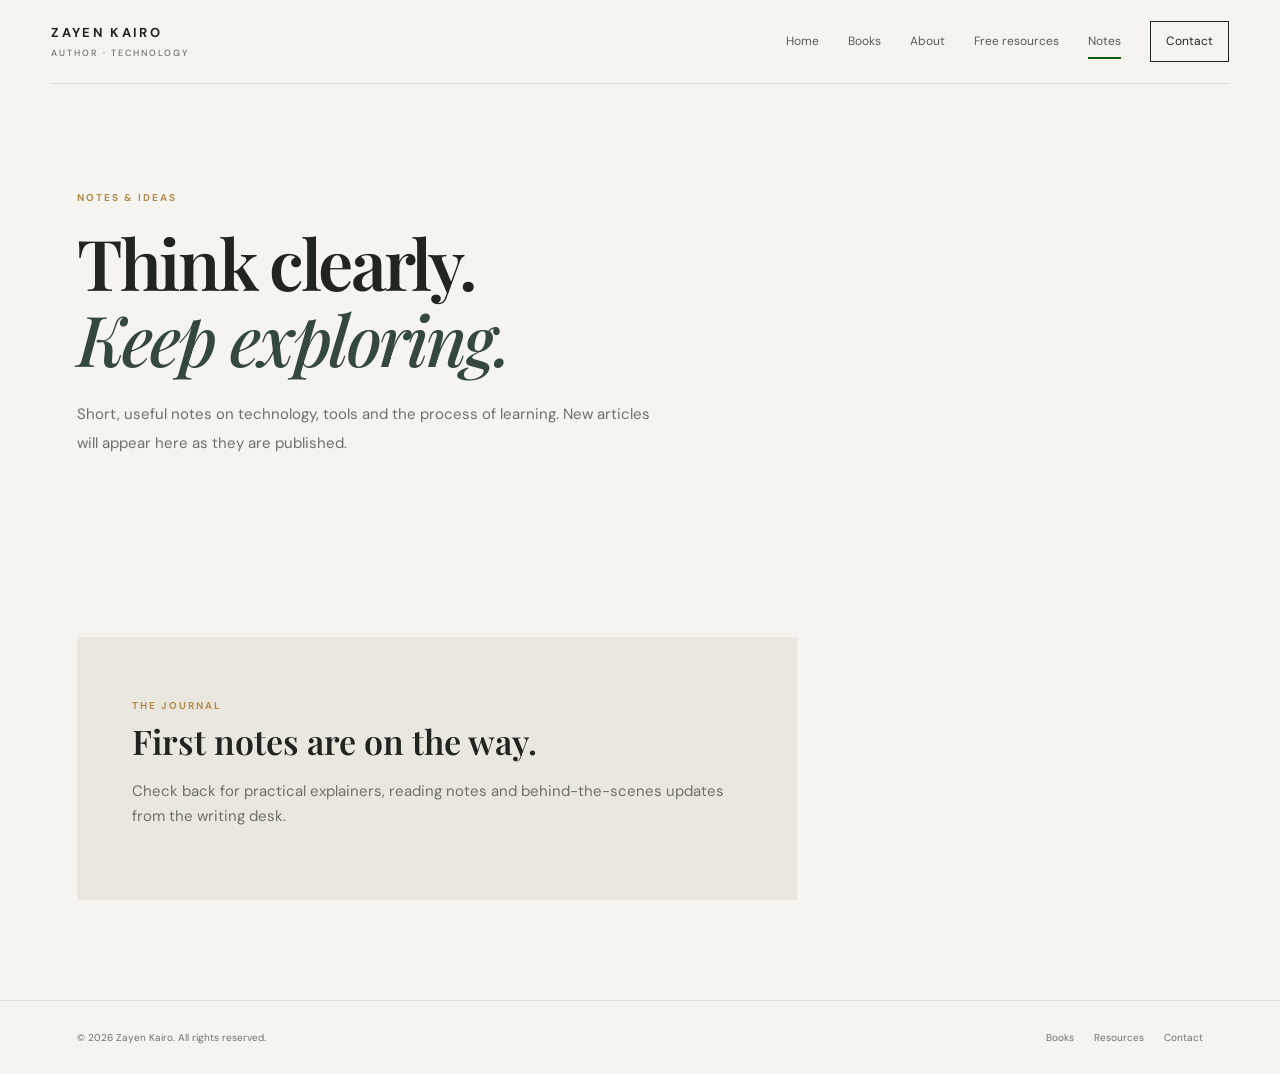
==== blog.html @ c5e2b762 "get set go" ====
<!DOCTYPE html>
<html lang="en"><head><meta charset="UTF-8"><meta name="viewport" content="width=device-width, initial-scale=1.0"><meta name="description" content="Notes and articles on technology, learning and AI by Zayen Kairo."><title>Notes | Zayen Kairo</title><link rel="preconnect" href="https://fonts.googleapis.com"><link rel="preconnect" href="https://fonts.gstatic.com" crossorigin><link href="https://fonts.googleapis.com/css2?family=DM+Sans:wght@400;500;600;700&family=Playfair+Display:wght@500;600;700&display=swap" rel="stylesheet"><link rel="stylesheet" href="css/style.css"></head><body>
<div id="site-header"></div><main><section class="page-hero wrap"><p class="eyebrow">NOTES &amp; IDEAS</p><h1>Think clearly.<br><em>Keep exploring.</em></h1><p>Short, useful notes on technology, tools and the process of learning. New articles will appear here as they are published.</p></section><section class="section wrap"><div class="empty-state"><span class="eyebrow">THE JOURNAL</span><h2>First notes are on the way.</h2><p>Check back for practical explainers, reading notes and behind-the-scenes updates from the writing desk.</p></div></section></main><div id="site-footer"></div><script src="js/main.js"></script></body></html>
---- css/style.css ----
:root{--paper:#f6f4ef;--white:#fffefa;--ink:#20251f;--muted:#6d7169;--line:#deded5;--green:#34483d;--gold:#b18a52;--serif:"Playfair Display",Georgia,serif;--sans:"DM Sans",Arial,sans-serif}
*{box-sizing:border-box}html{scroll-behavior:smooth}body{margin:0;background:var(--paper);color:var(--ink);font-family:var(--sans);font-size:15px;line-height:1.7}a{color:inherit}.wrap{width:min(1160px,88%);margin:auto}.site-header{height:84px;display:flex;align-items:center;justify-content:space-between;border-bottom:1px solid var(--line);width:min(1320px,92%);margin:auto}.brand{text-decoration:none;font-weight:700;letter-spacing:.18em;font-size:13px}.brand small{display:block;font-weight:500;color:var(--muted);letter-spacing:.22em;font-size:9px;margin-top:2px}.nav{display:flex;align-items:center;gap:29px}.nav a{text-decoration:none;font-size:12px;color:#555d54}.nav a:hover,.text-link:hover{color:var(--gold)}.nav .nav-cta{border:1px solid var(--ink);padding:9px 15px;color:var(--ink)}.menu-toggle{display:none;background:none;border:0;font-size:25px;color:var(--ink)}.hero{min-height:610px;display:grid;grid-template-columns:1.08fr .92fr;align-items:center;gap:5%;padding-top:55px;padding-bottom:65px}.eyebrow{font-size:10px;font-weight:700;letter-spacing:.2em;color:var(--gold);margin:0 0 19px}.hero h1,.page-hero h1{font:600 clamp(48px,6vw,78px)/1.08 var(--serif);letter-spacing:-.04em;margin:0 0 24px}.hero h1 em,.page-hero h1 em,.intro-statement em,.promo-grid h2 em,.newsletter-section h2 em{font-weight:500;color:var(--green)}.hero-intro{max-width:510px;color:var(--muted);font-size:16px;line-height:1.9}.hero-actions{display:flex;align-items:center;gap:27px;flex-wrap:wrap;margin-top:32px}.button{display:inline-flex;align-items:center;gap:22px;padding:14px 20px;text-decoration:none;font-size:11px;font-weight:700;letter-spacing:.04em;transition:transform .2s,background .2s}.button:hover{transform:translateY(-2px)}.button-dark{background:var(--green);color:white}.button-dark:hover{background:#25372d}.button-light{background:var(--white);color:var(--ink)}.text-link{text-decoration:none;font-size:12px;font-weight:700;border-bottom:1px solid var(--gold);padding-bottom:4px}.hero-art{min-height:420px;background:#e9e6dc;position:relative;display:flex;align-items:center;justify-content:center;overflow:hidden}.hero-art:before,.hero-art:after{content:"";position:absolute;border:1px solid rgba(52,72,61,.18);border-radius:50%;width:370px;height:370px}.hero-art:after{width:470px;height:470px}.art-note{position:absolute;top:32px;left:32px;font-size:9px;line-height:1.6;letter-spacing:.17em;color:var(--green);z-index:2}.book-stack{position:relative;width:250px;height:300px;z-index:2;filter:drop-shadow(18px 18px 13px rgba(36,42,34,.17))}.mock-book{position:absolute;display:flex;flex-direction:column;justify-content:space-between;padding:25px 23px}.mock-book-front{height:285px;width:205px;left:28px;top:0;background:#34483d;color:#f7f2e8;border-left:9px solid #27372e;transform:rotate(-5deg)}.mock-book-front small{font-size:7px;letter-spacing:.16em}.mock-book-front b{font:600 26px/1.15 var(--serif);letter-spacing:-.03em}.mock-book-front i{font-style:normal;font-size:8px;letter-spacing:.2em}.mock-book-back{height:270px;width:195px;left:67px;top:14px;background:#b18a52;color:#292b25;transform:rotate(8deg);padding:23px}.mock-book-back span{font-size:8px;letter-spacing:.2em}.mock-book-back b{font:600 26px/1.1 var(--serif)}.art-caption{position:absolute;bottom:24px;right:25px;font-size:9px;color:#666;letter-spacing:.04em}.intro-band{background:#e9e7df;padding:58px 0}.intro-grid{display:grid;grid-template-columns:.35fr 1fr;gap:8%}.intro-statement{font:500 clamp(25px,3vw,38px)/1.45 var(--serif);max-width:800px;margin:0;letter-spacing:-.02em}.section{padding-top:100px;padding-bottom:100px}.section-heading{display:flex;justify-content:space-between;align-items:end;margin-bottom:35px}.section-heading h2,.newsletter-section h2,.prose h2,.contact-panel h2{font:600 clamp(32px,4vw,48px)/1.15 var(--serif);margin:0;letter-spacing:-.03em}.book-grid{display:grid;grid-template-columns:repeat(3,1fr);gap:26px}.book-card{background:var(--white);padding:18px;border:1px solid #e8e5dc;min-width:0}.book-cover{height:260px;display:flex;align-items:center;justify-content:center;background:#e8e6de;overflow:hidden}.book-cover img{height:100%;width:100%;object-fit:contain}.book-meta{padding:18px 3px 5px}.book-category,.resource-number{font-size:9px;font-weight:700;letter-spacing:.16em;color:var(--gold)}.book-meta h3{font:600 23px/1.2 var(--serif);margin:9px 0}.book-meta p{font-size:12px;line-height:1.7;color:var(--muted);min-height:42px}.book-link{display:inline-block;margin-top:10px;text-decoration:none;font-size:10px;font-weight:700;letter-spacing:.1em;border-bottom:1px solid var(--gold);padding-bottom:4px}.resource-promo{background:var(--green);color:#f7f5ee;padding:85px 0}.promo-grid{display:grid;grid-template-columns:1fr .8fr;gap:12%;align-items:center}.eyebrow-light{color:#d4b783}.promo-grid h2{font:600 clamp(38px,5vw,60px)/1.1 var(--serif);margin:0}.promo-grid h2 em{color:#d7c7a7}.promo-grid p:not(.eyebrow){color:#d5d9d2;line-height:1.9;font-size:14px;margin-bottom:25px}.newsletter-section{display:grid;grid-template-columns:1fr 1fr;gap:12%;align-items:start}.muted{color:var(--muted)}.newsletter-section .muted{max-width:450px}.form-note{font-size:10px;color:#8a8c83;margin-top:12px}.newsletter-placeholder{display:flex;gap:8px;margin-top:20px}.newsletter-placeholder input{flex:1;min-width:0;padding:14px;border:1px solid var(--line);background:var(--white);font:inherit;font-size:12px}.newsletter-placeholder button{border:0;background:var(--green);color:white;padding:0 18px;font-size:10px;font-weight:700;letter-spacing:.08em}.site-footer{border-top:1px solid var(--line);padding:28px 0}.footer-inner{width:min(1160px,88%);margin:auto;display:flex;justify-content:space-between;align-items:center;gap:20px}.footer-copy{font-size:10px;color:var(--muted)}.footer-links{display:flex;gap:20px}.footer-links a{font-size:10px;color:var(--muted);text-decoration:none}.page-hero{padding-top:105px;padding-bottom:65px}.page-hero h1{font-size:clamp(45px,6vw,70px)}.page-hero>p:last-child{max-width:590px;color:var(--muted);line-height:1.9}.filter-row{display:flex;justify-content:space-between;align-items:center;margin-bottom:27px}.small{font-size:11px}.book-grid-all{grid-template-columns:repeat(3,1fr)}.about-layout{display:grid;grid-template-columns:.7fr 1fr;gap:12%;align-items:center}.about-monogram{height:350px;background:#e7e4da;display:flex;align-items:center;justify-content:center;font:600 130px var(--serif);color:var(--green);position:relative}.about-monogram span{position:absolute;bottom:25px;font:700 9px var(--sans);letter-spacing:.2em;color:var(--gold)}.prose p{color:var(--muted);line-height:2}.resource-grid{display:grid;grid-template-columns:repeat(2,1fr);gap:18px}.resource-card{background:var(--white);border:1px solid #e8e5dc;padding:34px;min-height:230px}.resource-card h2{font:600 27px var(--serif);margin:22px 0 10px}.resource-card p{font-size:13px;color:var(--muted);max-width:400px}.resource-status{display:inline-block;margin-top:15px;font-size:9px;letter-spacing:.15em;font-weight:700;color:var(--gold)}.empty-state{background:#eae7de;padding:55px;max-width:720px}.empty-state h2{font:600 34px var(--serif);margin:0 0 10px}.empty-state p{color:var(--muted)}.contact-panel{display:flex;justify-content:space-between;align-items:center;gap:30px;background:#eae7de;padding:45px;margin-bottom:80px}.contact-panel p{max-width:500px}
@media(max-width:760px){.site-header{height:72px}.menu-toggle{display:block}.nav{display:none;position:absolute;top:72px;left:0;right:0;background:var(--paper);padding:20px 6%;z-index:10;border-bottom:1px solid var(--line);flex-direction:column;align-items:flex-start;gap:17px}.nav.open{display:flex}.nav a{margin:0}.hero{grid-template-columns:1fr;padding-top:70px;gap:45px}.hero-art{min-height:390px}.intro-grid,.promo-grid,.newsletter-section,.about-layout{grid-template-columns:1fr;gap:25px}.section{padding-top:70px;padding-bottom:70px}.book-grid,.book-grid-all{grid-template-columns:repeat(2,minmax(0,1fr));gap:14px}.book-cover{height:210px}.book-card{padding:10px}.book-meta h3{font-size:19px}.book-meta p{font-size:11px}.resource-grid{grid-template-columns:1fr}.page-hero{padding-top:75px}.filter-row{align-items:flex-start;gap:12px;flex-direction:column}.contact-panel{align-items:flex-start;flex-direction:column;padding:28px}.footer-inner{align-items:flex-start;flex-direction:column}.footer-links{flex-wrap:wrap}.about-monogram{height:260px;font-size:100px}}
@media(max-width:420px){.book-grid,.book-grid-all{grid-template-columns:1fr}.book-cover{height:280px}.hero h1{font-size:46px}.hero-actions{align-items:flex-start;flex-direction:column}.newsletter-placeholder{flex-direction:column}.newsletter-placeholder button{padding:14px}}



/* =========================================================
   HOME PAGE — EDITORIAL MOTION SYSTEM
   Stylesheet Structure
========================================================= */


/* =========================================================
   01. GLOBAL DESIGN VARIABLES
========================================================= */

:root {
  --night: #101b17;
  --night-soft: #17251f;
  --cream: #f3f0e7;
  --cream-deep: #e8e4d9;
  --sage: #aeb9a8;
  --accent: #c4a16b;
}


/* =========================================================
   02. HOMEPAGE BASE
========================================================= */

body.home-page {
  background: var(--cream);
  overflow-x: hidden;
}


/* =========================================================
   03. PAGE LOADER
========================================================= */

.page-loader {
  position: fixed;
  inset: 0;
  z-index: 9999;

  display: flex;
  flex-direction: column;
  align-items: center;
  justify-content: center;
  gap: 18px;

  background: var(--night);

  transition:
    opacity 0.7s ease,
    visibility 0.7s ease;
}

.page-loader.is-hidden {
  opacity: 0;
  visibility: hidden;
}

.loader-mark {
  color: var(--cream);
  font: 600 42px var(--serif);
  letter-spacing: 0.12em;

  animation: loaderPulse 1s ease-in-out infinite alternate;
}

.loader-line {
  position: relative;

  width: 90px;
  height: 1px;
  overflow: hidden;

  background: rgba(243, 240, 231, 0.2);
}

.loader-line::after {
  position: absolute;
  inset: 0;

  content: "";
  background: var(--accent);

  transform: translateX(-100%);
  animation: loaderLine 1.1s ease-in-out infinite;
}


/* =========================================================
   04. LOADER ANIMATIONS
========================================================= */

@keyframes loaderPulse {
  to {
    opacity: 0.45;
    transform: scale(0.96);
  }
}

@keyframes loaderLine {
  to {
    transform: translateX(100%);
  }
}


/* =========================================================
   05. AMBIENT BACKGROUND EFFECTS
========================================================= */

.ambient-glow {
  position: absolute;
  z-index: 0;

  border-radius: 50%;
  pointer-events: none;

  filter: blur(80px);
  opacity: 0.16;
}

.ambient-glow-one {
  top: 140px;
  right: -180px;

  width: 420px;
  height: 420px;

  background: #71866f;
}

.ambient-glow-two {
  top: 600px;
  left: -180px;

  width: 300px;
  height: 300px;

  background: #b18a52;
}

/* =========================================
   HOMEPAGE HEADER AND NAVIGATION
   Use the same global navigation as other pages
   ========================================= */

/* Navigation inherits all styles from style.css.
   Do not add homepage-specific header or nav overrides. */


/* =========================================================
   07. HOMEPAGE HERO SECTION
========================================================= */

.home-hero {
  position: relative;

  display: flex;
  align-items: center;

  min-height: 690px;
  overflow: hidden;

  color: var(--cream);
  background: var(--night);
}

.hero-grid-lines {
  position: absolute;
  inset: 0;

  opacity: 0.16;

  background-image:
    linear-gradient(
      rgba(220, 225, 211, 0.12) 1px,
      transparent 1px
    ),
    linear-gradient(
      90deg,
      rgba(220, 225, 211, 0.12) 1px,
      transparent 1px
    );

  background-size: 78px 78px;

  mask-image: linear-gradient(
    90deg,
    black,
    transparent 95%
  );
}

.hero-content {
  position: relative;
  z-index: 2;

  display: grid;
  grid-template-columns: 1.05fr 0.95fr;
  align-items: center;
  gap: 4%;

  padding-top: 45px;
  padding-bottom: 95px;
}


/* =========================================================
   08. HERO EYEBROW AND INDICATORS
========================================================= */

.hero-eyebrow {
  display: flex;
  align-items: center;
  gap: 10px;

  color: #c5ad86;

  opacity: 0;
  animation: riseIn 0.8s 0.25s forwards;
}

.eyebrow-dot,
.label-pulse {
  display: inline-block;

  width: 6px;
  height: 6px;

  background: var(--accent);
  border-radius: 50%;

  box-shadow: 0 0 0 5px rgba(196, 161, 107, 0.13);
}


/* =========================================================
   09. HERO TYPOGRAPHY
========================================================= */

.hero-title {
  display: flex;
  flex-direction: column;

  margin: 0 0 28px;

  font: 500 clamp(55px, 7vw, 94px) / 0.99 var(--serif);
  letter-spacing: -0.055em;
}

.hero-title span {
  display: block;
  overflow: hidden;

  opacity: 0;
  transform: translateY(45px);

  animation: titleRise 0.9s cubic-bezier(0.2, 0.7, 0.2, 1) forwards;
}

.hero-title span:nth-child(2) {
  animation-delay: 0.15s;
}

.hero-title em {
  color: #c7b28f;
  font-weight: 500;
}

.hero-description {
  max-width: 490px;

  color: #b5c0b6;
  font-size: 15px;
  line-height: 1.95;

  opacity: 0;
  animation: riseIn 0.8s 0.55s forwards;
}


/* =========================================================
   10. HERO BUTTONS AND LINKS
========================================================= */

.hero-buttons {
  display: flex;
  align-items: center;
  gap: 28px;

  margin-top: 34px;

  opacity: 0;
  animation: riseIn 0.8s 0.7s forwards;
}

.button-cream {
  color: var(--night);
  background: var(--cream);
}

.button-cream:hover {
  background: white;
}

.button-arrow {
  font-size: 17px;
  transition: transform 0.25s;
}

.button:hover .button-arrow {
  transform: translate(3px, -3px);
}

.hero-secondary-link {
  padding-bottom: 7px;

  color: #d3d9d0;
  font-size: 11px;
  text-decoration: none;

  border-bottom: 1px solid rgba(211, 217, 208, 0.45);
}

.hero-secondary-link span {
  margin-left: 9px;
  color: var(--accent);
}

.hero-proof {
  display: flex;
  align-items: center;
  gap: 12px;

  margin-top: 58px;

  color: #89978c;
  font-size: 9px;
  letter-spacing: 0.06em;

  opacity: 0;
  animation: riseIn 0.8s 0.9s forwards;
}

.proof-line {
  width: 35px;
  height: 1px;

  background: var(--accent);
}


/* =========================================================
   11. HERO VISUAL COMPOSITION
========================================================= */

.hero-visual {
  position: relative;

  display: flex;
  align-items: center;
  justify-content: center;

  height: 500px;

  opacity: 0;
  animation: visualAppear 1.2s 0.35s forwards;
}


/* Orbital Elements */

.visual-orbit {
  position: absolute;

  aspect-ratio: 1;

  border: 1px solid rgba(204, 193, 163, 0.19);
  border-radius: 50%;
}

.orbit-one {
  width: 390px;
  animation: orbitSpin 45s linear infinite;
}

.orbit-two {
  width: 480px;

  border-style: dashed;
  opacity: 0.55;

  animation: orbitSpin 70s linear infinite reverse;
}


/* Visual Markers */

.visual-cross {
  position: absolute;

  width: 7px;
  height: 7px;

  background: var(--accent);
  border-radius: 50%;

  box-shadow: 0 0 20px rgba(196, 161, 107, 0.6);
}

.cross-one {
  top: 16%;
  right: 18%;
}

.cross-two {
  bottom: 18%;
  left: 13%;

  width: 4px;
  height: 4px;

  background: #d5dccc;
}


/* Floating Labels */

.floating-label {
  position: absolute;
  z-index: 4;

  color: #9ca99c;
  font-size: 8px;
  line-height: 1.7;
  letter-spacing: 0.18em;
}

.label-top {
  top: 10%;
  left: 4%;
}

.label-bottom {
  right: 2%;
  bottom: 9%;

  display: flex;
  align-items: center;
  gap: 10px;
}


/* =========================================================
   12. THREE-DIMENSIONAL BOOK COMPOSITION
========================================================= */

.hero-book-scene {
  position: relative;

  width: 300px;
  height: 360px;

  perspective: 1000px;
  transform: rotate(-4deg);

  animation: bookFloat 6s ease-in-out infinite;
}

.hero-book {
  position: absolute;
  top: 22px;

  display: flex;
  flex-direction: column;
  justify-content: space-between;

  height: 310px;
  padding: 25px;

  box-shadow: 18px 25px 45px rgba(0, 0, 0, 0.25);
}

.hero-book-front {
  left: 25px;

  width: 225px;

  color: #25362e;
  background: linear-gradient(145deg, #d6c8a9, #b8a580);

  transform: rotateY(-12deg) rotateZ(-1deg);
  transform-origin: left center;

  border-left: 10px solid #9d8d6d;
}

.hero-book-back {
  left: 68px;

  width: 220px;

  color: #e6e2d6;
  background: #526558;

  transform: rotateY(12deg) rotateZ(4deg);

  border-left: 9px solid #35493e;
}


/* Book Cover Typography */

.book-small {
  font-size: 7px;
  letter-spacing: 0.2em;
}

.front-title {
  font: 600 37px / 0.98 var(--serif);
  letter-spacing: -0.04em;
}

.front-title i {
  color: #657467;
  font-size: 23px;
  font-weight: 500;
}

.front-rule {
  width: 35px;
  height: 1px;

  background: #7f806c;
}

.book-author {
  font-size: 8px;
  letter-spacing: 0.22em;
}

.back-symbol {
  color: #d4c6a7;
  font: 100px var(--serif);
  text-align: center;
}


/* Book Shadow */

.book-shadow {
  position: absolute;
  bottom: 5px;
  left: 25px;

  width: 260px;
  height: 30px;

  background: #000;
  border-radius: 50%;

  filter: blur(22px);
  opacity: 0.45;

  transform: rotate(3deg);
}


/* Visual Index */

.visual-index {
  position: absolute;
  top: 48%;
  right: 4%;

  color: #d7c8aa;
  font-size: 10px;
  letter-spacing: 0.12em;
}

.visual-index span {
  margin: 0 5px;
  color: #64766a;
}


/* Scroll Indicator */

.scroll-cue {
  position: absolute;
  bottom: 25px;
  left: 6%;

  display: flex;
  align-items: center;
  gap: 12px;

  color: #89978c;
  font-size: 8px;
  letter-spacing: 0.2em;
  text-decoration: none;
}

.scroll-cue-line {
  width: 1px;
  height: 28px;

  background: var(--accent);
  transform-origin: top;

  animation: scrollLine 1.7s ease-in-out infinite;
}


/* =========================================================
   13. HERO ANIMATION KEYFRAMES
========================================================= */

@keyframes riseIn {
  to {
    opacity: 1;
    transform: none;
  }
}

@keyframes titleRise {
  to {
    opacity: 1;
    transform: translateY(0);
  }
}

@keyframes visualAppear {
  to {
    opacity: 1;
  }
}

@keyframes orbitSpin {
  to {
    transform: rotate(360deg);
  }
}

@keyframes bookFloat {
  0%,
  100% {
    transform: translateY(0) rotate(-4deg);
  }

  50% {
    transform: translateY(-13px) rotate(-2deg);
  }
}

@keyframes scrollLine {
  0%,
  100% {
    transform: scaleY(0.45);
    opacity: 0.45;
  }

  50% {
    transform: scaleY(1);
    opacity: 1;
  }
}


/* =========================================================
   14. EDITORIAL TICKER
========================================================= */

.ticker {
  overflow: hidden;
  padding: 13px 0;

  color: #17251f;
  background: #c4a16b;

  white-space: nowrap;
}

.ticker-track {
  display: flex;
  align-items: center;
  justify-content: space-around;
  gap: 34px;

  width: max-content;
  min-width: 200%;

  animation: tickerMove 34s linear infinite;
}

.ticker span {
  font-size: 9px;
  font-weight: 700;
  letter-spacing: 0.2em;
}

.ticker b {
  font-size: 13px;
  font-weight: 400;
}

@keyframes tickerMove {
  to {
    transform: translateX(-50%);
  }
}


/* =========================================================
   15. INTRODUCTION SECTION
========================================================= */

.section-dark {
  color: var(--cream);
  background: var(--night-soft);
}

.home-intro {
  padding: 130px 0 140px;
}

.intro-home-grid {
  display: grid;
  grid-template-columns: 0.4fr 1.2fr 0.55fr;
  align-items: start;
  gap: 7%;
}


/* Section Labels */

.section-kicker {
  display: flex;
  align-items: center;
  gap: 13px;

  color: #9a8a6b;
  font-size: 9px;
  font-weight: 700;
  letter-spacing: 0.18em;
}

.section-kicker span:first-child {
  color: var(--accent);
}


/* Shared Section Headings */

.intro-home-copy h2,
.books-heading h2,
.resource-feature-copy h2,
.newsletter-home-copy h2,
.closing-inner h2 {
  margin: 0 0 24px;

  font: 500 clamp(40px, 5vw, 64px) / 1.12 var(--serif);
  letter-spacing: -0.04em;
}

.intro-home-copy h2 em,
.books-heading h2 em,
.resource-feature-copy h2 em,
.newsletter-home-copy h2 em,
.closing-inner h2 em {
  color: #b99c70;
  font-weight: 500;
}


/* Introduction Text */

.intro-home-copy p,
.resource-feature-copy > p,
.newsletter-home-copy > p:not(.eyebrow) {
  max-width: 570px;

  color: #aeb8ad;
  font-size: 13px;
  line-height: 2;
}


/* Editorial Text Link */

.line-link {
  display: inline-flex;
  align-items: center;
  gap: 25px;

  margin-top: 22px;
  padding: 0 0 9px;

  color: #d7c8aa;
  font-size: 9px;
  font-weight: 700;
  letter-spacing: 0.12em;
  text-decoration: none;

  border-bottom: 1px solid rgba(196, 161, 107, 0.5);
}

.line-link span {
  font-size: 15px;
}


/* Introduction Side Note */

.intro-side-note {
  margin-top: 70px;
  padding: 5px 0 5px 25px;

  border-left: 1px solid rgba(196, 161, 107, 0.35);
}

.note-symbol {
  color: var(--accent);
  font: 60px / 0.6 var(--serif);
}

.intro-side-note p {
  color: #d5d8cf;
  font: italic 19px / 1.5 var(--serif);
}

.note-signature {
  color: #8f9a8e;
  font-size: 8px;
  letter-spacing: 0.2em;
}


/* =========================================================
   16. BOOK LIBRARY SECTION
========================================================= */

.section-light {
  color: var(--night);
  background: var(--cream);
}

.home-books {
  padding: 110px 0 125px;
}

.section-topline {
  display: flex;
  align-items: center;
  justify-content: space-between;
}

.dark-link {
  color: var(--green);
}


/* Books Section Heading */

.books-heading {
  display: flex;
  align-items: end;
  justify-content: space-between;
  gap: 30px;

  margin: 42px 0 50px;
}

.books-heading h2 {
  margin: 0;
}

.books-heading h2 em,
.newsletter-home-copy h2 em {
  color: #667b68;
}

.books-heading > p {
  max-width: 360px;
  margin: 0 0 5px;

  color: #6e756d;
  font-size: 12px;
  line-height: 1.9;
}


/* Book Grid */

.home-book-grid {
  display: grid;
  grid-template-columns: repeat(3, 1fr);
  gap: 22px;
}


/* Book Cards */

.home-book-grid .book-card {
  padding: 15px;

  background: #eeece4;
  border: 1px solid #dfddd3;

  transition:
    transform 0.45s cubic-bezier(0.2, 0.7, 0.2, 1),
    box-shadow 0.45s;
}

.home-book-grid .book-card:hover {
  transform: translateY(-9px);
  box-shadow: 0 22px 35px rgba(31, 43, 34, 0.09);
}


/* Book Covers */

.home-book-grid .book-cover {
  height: 285px;
  overflow: hidden;

  background: #e5e1d6;
}

.home-book-grid .book-cover img {
  transition: transform 0.6s;
}

.home-book-grid .book-card:hover .book-cover img {
  transform: scale(1.04);
}


/* Book Details */

.home-book-grid .book-meta {
  padding: 17px 5px 7px;
}

.home-book-grid .book-meta h3 {
  color: #25372d;
  font: 600 21px var(--serif);
}

.home-book-grid .book-meta p {
  min-height: 42px;
}

.home-book-grid .book-link {
  color: #34483d;
}


/* =========================================================
   17. RESOURCE FEATURE SECTION
========================================================= */

.resource-feature {
  position: relative;

  overflow: hidden;
  padding: 110px 0;

  color: var(--cream);
  background: #34483d;
}

.resource-feature-pattern {
  position: absolute;
  inset: 0;

  opacity: 0.12;

  background-image: radial-gradient(
    #d8d2bf 1px,
    transparent 1px
  );

  background-size: 22px 22px;

  mask-image: linear-gradient(
    90deg,
    black,
    transparent
  );
}

.resource-feature-grid {
  position: relative;

  display: grid;
  grid-template-columns: 1fr 1fr;
  align-items: center;
  gap: 12%;
}


/* Resource Artwork */

.resource-art {
  position: relative;

  display: flex;
  align-items: center;
  justify-content: center;

  height: 380px;
}

.resource-sheet {
  position: absolute;

  display: flex;
  flex-direction: column;
  justify-content: space-between;

  width: 230px;
  height: 300px;
  padding: 24px;

  box-shadow: 20px 25px 35px rgba(0, 0, 0, 0.2);
}

.sheet-back {
  color: #34483d;
  background: #c5b38e;

  transform: rotate(9deg) translate(25px, 4px);
}

.sheet-front {
  color: #34483d;
  background: #e9e4d7;

  transform: rotate(-7deg) translate(-15px, -5px);

  border-left: 7px solid #b2a37f;
}


/* Resource Sheet Typography */

.resource-sheet > span {
  font-size: 7px;
  letter-spacing: 0.2em;
}

.resource-sheet strong {
  font: 600 43px / 0.98 var(--serif);
  letter-spacing: -0.04em;
}

.resource-sheet i {
  font-size: 7px;
  font-style: normal;
  letter-spacing: 0.15em;
}

.sheet-lines {
  height: 120px;

  background: repeating-linear-gradient(
    to bottom,
    transparent 0 17px,
    rgba(52, 72, 61, 0.25) 18px 19px
  );
}


/* Resource Stamp */

.resource-stamp {
  position: absolute;
  right: 6%;
  bottom: 12%;

  padding: 9px 12px;

  color: #dfc99e;
  font-size: 9px;
  letter-spacing: 0.15em;

  border: 1px solid rgba(223, 201, 158, 0.55);

  transform: rotate(5deg);
}


/* Resource Text */

.light-kicker {
  color: #d5c5a4;
}

.resource-feature-copy h2 {
  font-size: clamp(48px, 6vw, 72px);
}

.resource-feature-copy h2 em {
  color: #d2bd94;
}

.resource-feature-copy > p {
  max-width: 440px;
  margin-bottom: 28px;

  color: #d0d8cf;
}


/* =========================================================
   18. NEWSLETTER SECTION
========================================================= */

.newsletter-home {
  padding: 120px 0;
}

.newsletter-home-grid {
  display: grid;
  grid-template-columns: 0.45fr 1fr 0.6fr;
  align-items: center;
  gap: 7%;
}

.newsletter-home-copy h2 {
  font-size: clamp(40px, 4.5vw, 59px);
}

.newsletter-home-copy > p:not(.eyebrow) {
  max-width: 500px;
  color: #6e756d;
}


/* Newsletter Status */

.newsletter-coming-soon {
  display: inline-block;

  margin-top: 18px;
  padding: 13px 0;

  color: #718071;
  font-size: 9px;
  font-weight: 700;
  letter-spacing: 0.15em;

  border-bottom: 1px solid #b7b6a9;
}

.newsletter-privacy {
  display: block;

  margin-top: 12px;

  color: #96988d;
  font-size: 9px;
}


/* =========================================================
   19. NEWSLETTER ORBIT GRAPHIC
========================================================= */

.newsletter-orbit {
  position: relative;

  display: flex;
  align-items: center;
  justify-content: center;
  gap: 9px;

  width: 210px;
  height: 210px;

  color: #667b68;
  font-size: 8px;
  letter-spacing: 0.14em;

  border: 1px solid #d2d0c5;
  border-radius: 50%;

  animation: orbitSpin 35s linear infinite;
}

.newsletter-orbit::before,
.newsletter-orbit::after {
  position: absolute;
  inset: 17px;

  content: "";

  border: 1px dashed #d2d0c5;
  border-radius: 50%;
}

.newsletter-orbit::after {
  inset: -12px;
  border-color: #e1ded4;
}

.newsletter-orbit i {
  color: var(--accent);
  font-style: normal;
}

.orbit-center {
  position: absolute;

  display: grid;
  place-items: center;

  width: 65px;
  height: 65px;

  color: #eee8d9;
  background: #34483d;

  border-radius: 50%;

  font: 20px var(--serif);
  letter-spacing: 0.08em;

  animation: orbitSpin 35s linear infinite reverse;
}


/* =========================================================
   20. CLOSING CALL TO ACTION
========================================================= */

.closing-note {
  padding: 100px 0 110px;

  background: #e6e3d9;
  text-align: center;
}

.closing-inner .eyebrow {
  margin-bottom: 20px;
}

.closing-inner h2 {
  margin-bottom: 30px;
  font-size: clamp(42px, 5vw, 65px);
}

.closing-inner h2 em {
  color: #667b68;
}

.button-dark {
  color: #fff;
  background: #34483d;
}

.closing-inner .button {
  margin: auto;
}


/* =========================================================
   21. SCROLL REVEAL EFFECTS
========================================================= */

.reveal {
  opacity: 0;
  transform: translateY(28px);

  transition:
    opacity 0.8s ease,
    transform 0.8s cubic-bezier(0.2, 0.7, 0.2, 1);
}

.reveal.is-visible {
  opacity: 1;
  transform: translateY(0);
}


/* =========================================================
   22. HOMEPAGE FOOTER
========================================================= */

.home-page .site-footer {
  color: #b8c1b6;
  background: var(--night);

  border-color: rgba(243, 240, 231, 0.13);
}

.home-page .footer-copy,
.home-page .footer-links a {
  color: #9eaa9f;
}


/* =========================================================
   23. ABOUT PAGE STYLES
   Loaded after css/style.css.
   These rules only add or override About page presentation
   without replacing global styles.
========================================================= */


.about-page {
    overflow-x: hidden;
}

.about-hero {
    padding-top: 90px;
    padding-bottom: 65px;
}

/* Author profile layout */
.about-profile {
    display: grid;
    grid-template-columns: minmax(0, 0.85fr) minmax(0, 1.15fr);
    gap: clamp(42px, 7vw, 95px);
    align-items: center;
    padding-top: 65px;
    padding-bottom: 120px;
}

/* Author photograph */
.author-photo-column {
    position: relative;
    width: 100%;
    max-width: 410px;
    margin: 0 auto;
}

.author-photo-frame {
    position: relative;
    overflow: hidden;
    aspect-ratio: 4 / 5;
    background: #e4e1d6;
    border: 1px solid #d5d1c4;
}

.author-photo {
    display: block;
    width: 100%;
    height: 100%;
    object-fit: cover;
    object-position: center 30%;
    transition: transform 1s cubic-bezier(.2, .7, .2, 1);
}

.author-photo-frame:hover .author-photo {
    transform: scale(1.045);
}

.author-photo-caption {
    display: flex;
    justify-content: space-between;
    gap: 12px;
    margin-top: 16px;
    color: #778074;
    font-size: 8px;
    letter-spacing: .15em;
}

.author-photo-number {
    color: #a28a63;
    white-space: nowrap;
}

.author-side-decoration {
    position: absolute;
    top: -14px;
    right: -14px;
    width: 75px;
    height: 75px;
    border-top: 1px solid #b69c70;
    border-right: 1px solid #b69c70;
    pointer-events: none;
}

/* Biography */
.author-biography h2 {
    margin-bottom: 28px;
    color: #26392e;
    font-family: "Playfair Display", Georgia, serif;
    font-size: clamp(38px, 4vw, 56px);
    font-weight: 500;
    line-height: 1.15;
}

.author-biography h2 em {
    color: #758b73;
    font-weight: 500;
}

.author-biography p:not(.eyebrow) {
    margin-bottom: 18px;
    color: #69736a;
    font-size: 13px;
    line-height: 2;
}

.author-signature {
    display: flex;
    align-items: center;
    gap: 14px;
    margin-top: 35px;
    color: #526b58;
    font-size: 9px;
    font-weight: 700;
    letter-spacing: .2em;
}

.signature-line {
    width: 35px;
    height: 1px;
    background: #b69c70;
}

/* Philosophy statement */
.author-philosophy {
    padding: 100px 20px;
    background: #34483d;
    color: #f3f0e7;
    text-align: center;
}

.philosophy-inner h2 {
    margin: 25px 0;
    font-family: "Playfair Display", Georgia, serif;
    font-size: clamp(36px, 5vw, 62px);
    font-weight: 500;
    line-height: 1.2;
}

.philosophy-inner h2 em {
    color: #d1b78d;
}

.philosophy-inner > p:last-child {
    color: #c4cec3;
    font-size: 12px;
    letter-spacing: .08em;
}

/* Areas of interest */
.author-expertise {
    padding-top: 110px;
    padding-bottom: 120px;
}

.author-expertise > h2 {
    margin: 30px 0 45px;
    color: #26392e;
    font-family: "Playfair Display", Georgia, serif;
    font-size: clamp(38px, 4vw, 48px);
    font-weight: 500;
}

.author-expertise > h2 em {
    color: #758b73;
}

.expertise-grid {
    display: grid;
    grid-template-columns: repeat(4, minmax(0, 1fr));
    border-top: 1px solid #d9d6ca;
    border-bottom: 1px solid #d9d6ca;
}

.expertise-item {
    padding: 28px 20px;
    border-right: 1px solid #d9d6ca;
    transition: background .35s ease, transform .35s ease;
}

.expertise-item:first-child {
    padding-left: 0;
}

.expertise-item:last-child {
    border-right: 0;
}

.expertise-item:hover {
    background: #ebe8dd;
    transform: translateY(-4px);
}

.expertise-item > span {
    color: #a58c64;
    font-size: 9px;
    letter-spacing: .15em;
}

.expertise-item h3 {
    margin: 20px 0 12px;
    color: #34483d;
    font-family: "Playfair Display", Georgia, serif;
    font-size: 20px;
    font-weight: 500;
}

.expertise-item p {
    color: #737b71;
    font-size: 11px;
    line-height: 1.9;
}


/* ==========================================
   HOMEPAGE AUTHOR HERO
   Minimal editorial portrait layout
========================================== */

.author-hero {
  position: relative;
  overflow: hidden;
  padding: 48px 0 58px;
  background: var(--paper);
  text-align: center;
}

.author-hero-inner {
  display: flex;
  flex-direction: column;
  align-items: center;
}

/* AUTHOR NAME */

.author-heading {
  position: relative;
  z-index: 2;
}

.author-heading .eyebrow {
  margin-bottom: 12px;
}

.author-heading h1 {
  margin: 0;
  color: var(--ink);
  font-family: var(--sans);
  font-size: clamp(34px, 4vw, 48px);
  font-weight: 700;
  letter-spacing: .045em;
  line-height: 1.15;
}


/* CIRCULAR PORTRAIT */

.author-portrait {
  position: relative;
  isolation: isolate;

  width: clamp(280px, 38vw, 450px);
  aspect-ratio: 1 / 1;

  margin: 30px auto 35px;
  overflow: hidden;
  border-radius: 50%;

  background: #e9eee6;

  box-shadow:
    0 18px 55px rgba(32, 59, 45, .07),
    inset 0 0 0 1px rgba(32, 59, 45, .05);
}

.portrait-background {
  position: absolute;
  z-index: -1;
  inset: 0;
  border-radius: 50%;

  background:
    radial-gradient(
      circle at 50% 42%,
      #f8faf5 0%,
      #edf1e9 58%,
      #e3e9df 100%
    );
}

.author-portrait img {
  display: block;
  width: 100%;
  height: 100%;

  object-fit: cover;
  object-position: center 25%;

  border-radius: 50%;
}

.portrait-ring {
  position: absolute;
  inset: 0;
  z-index: 2;

  border: 1px solid rgba(32, 59, 45, .10);
  border-radius: 50%;

  pointer-events: none;
}


/* INTRODUCTION */

.author-introduction {
  width: min(680px, 100%);
  margin: 0 auto;
  padding: 0 15px;
}

.author-intro-label {
  margin: 0 0 14px;

  color: var(--gold);
  font-size: 9px;
  font-weight: 700;
  letter-spacing: .19em;
}

.author-introduction h2 {
  max-width: 650px;
  margin: 0 auto;

  color: var(--ink);
  font-family: var(--serif);
  font-size: clamp(32px, 4vw, 47px);
  font-weight: 500;
  line-height: 1.2;
  letter-spacing: -.045em;
}

.author-introduction h2 em {
  color: var(--green);
  font-weight: 500;
}

.author-description {
  max-width: 550px;
  margin: 18px auto 0;

  color: var(--muted);
  font-size: 13px;
  line-height: 1.9;
}


/* HERO ACTIONS */

.author-hero-actions {
  display: flex;
  justify-content: center;
  align-items: center;
  flex-wrap: wrap;
  gap: 22px;

  margin-top: 27px;
}

.author-hero-actions .button {
  min-height: 45px;
}

.author-signature {
  margin: 27px 0 0;

  color: var(--muted);
  font-size: 10px;
  letter-spacing: .04em;
}


/* TABLET */

@media (max-width: 800px) {

  .author-hero {
    padding: 40px 0 48px;
  }

  .author-portrait {
    width: clamp(260px, 52vw, 360px);
    margin-top: 27px;
    margin-bottom: 28px;
  }

}


/* MOBILE */

@media (max-width: 520px) {

  .author-hero {
    padding: 32px 0 40px;
  }

  .author-heading .eyebrow {
    font-size: 8px;
    letter-spacing: .13em;
  }

  .author-heading h1 {
    font-size: 31px;
  }

  .author-portrait {
    width: min(76vw, 310px);
    margin: 25px auto;
  }

  .author-introduction {
    padding: 0 5px;
  }

  .author-introduction h2 {
    font-size: 34px;
  }

  .author-description {
    font-size: 12px;
    line-height: 1.85;
  }

  .author-hero-actions {
    flex-direction: column;
    gap: 17px;
  }

  .author-signature {
    font-size: 9px;
    line-height: 1.7;
  }

}

/* ACCESSIBILITY */

@media (prefers-reduced-motion: reduce) {

  .author-portrait,
  .author-portrait img {
    transition: none;
  }

}


/* Tablet */
@media (max-width: 850px) {
    .about-profile {
        grid-template-columns: minmax(0, .9fr) minmax(0, 1.1fr);
        gap: 45px;
    }

    .expertise-grid {
        grid-template-columns: repeat(2, minmax(0, 1fr));
    }

    .expertise-item:nth-child(2) {
        border-right: 0;
    }

    .expertise-item:nth-child(3),
    .expertise-item:nth-child(4) {
        border-top: 1px solid #0e600c;
    }

    .expertise-item:nth-child(3) {
        padding-left: 0;
    }
}

/* Mobile */
@media (max-width: 600px) {
    .about-hero {
        padding-top: 65px;
    }

    .about-profile {
        grid-template-columns: 1fr;
        gap: 55px;
        padding-top: 30px;
        padding-bottom: 80px;
    }

    .author-photo-column {
        max-width: 360px;
    }

    .author-biography h2 {
        font-size: 40px;
    }

    .author-philosophy {
        padding: 75px 20px;
    }

    .author-expertise {
        padding-top: 80px;
        padding-bottom: 80px;
    }

    .expertise-grid {
        grid-template-columns: 1fr;
    }

    .expertise-item,
    .expertise-item:first-child,
    .expertise-item:nth-child(3) {
        padding: 25px 5px;
        border-top: 0;
        border-right: 0;
        border-bottom: 1px solid #0e600c;
    }

    .expertise-item:last-child {
        border-bottom: 0;
    }
}

/* =================================
   ANIMATED NAVIGATION UNDERLINE
================================= */

#site-header nav a {
    position: relative;
    text-decoration: none;
}

#site-header nav a::after {
    content: "";
    position: absolute;
    left: 0;
    bottom: -7px;
    width: 100%;
    height: 2px;
    background: #0e600c;

    transform: scaleX(0);
    transform-origin: left;
    transition: transform 0.35s ease;
}

/* Hover Effect */

#site-header nav a:hover::after {
    transform: scaleX(1);
}

/* Active Page */

#site-header nav a.is-active::after {
    transform: scaleX(1);
}

/* Respect visitors who prefer reduced motion */
@media (prefers-reduced-motion: reduce) {
    .author-photo,
    .expertise-item {
        transition: none;
    }

    .expertise-item:hover {
        transform: none;
    }
}

@media(max-width:850px){.hero-content{grid-template-columns:1fr .8fr;gap:1%}.hero-visual{transform:scale(.86);margin-left:-25px}.hero-title{font-size:clamp(54px,7vw,75px)}.intro-home-grid{grid-template-columns:.35fr 1fr}.intro-side-note{grid-column:2;margin-top:15px;max-width:300px}.newsletter-home-grid{grid-template-columns:.3fr 1fr}.newsletter-orbit{display:none}}
@media(max-width:650px){.home-page .site-header {
  height: 75px;
  padding: 0 6%;
}

.home-page .nav {
  top: 75px;
  background: #14211b;
  border-color: rgba(243,240,231,.15);
}

.home-page .nav a {
  color: #d7ded4;
}
.home-hero{min-height:auto}.hero-content{grid-template-columns:1fr;padding-top:70px;padding-bottom:75px}.hero-title{font-size:clamp(57px,14vw,78px)}.hero-description{font-size:14px}.hero-proof{margin-top:35px}.hero-visual{height:390px;transform:none;margin:15px 0 0}.orbit-one{width:300px}.orbit-two{width:365px}.hero-book-scene{transform:scale(.85) rotate(-4deg)}.scroll-cue{bottom:15px}.intro-home-grid{grid-template-columns:1fr;gap:30px}.intro-side-note{grid-column:auto;margin:5px 0 0 30px}.home-intro,.home-books,.newsletter-home{padding:80px 0}.books-heading{display:block;margin:32px 0}.books-heading>p{margin-top:18px}.home-book-grid{grid-template-columns:1fr 1fr;gap:12px}.home-book-grid .book-cover{height:220px}.home-book-grid .book-meta h3{font-size:18px}.home-book-grid .book-meta p{font-size:11px}.resource-feature{padding:75px 0}.resource-feature-grid{grid-template-columns:1fr;gap:25px}.resource-art{height:330px;order:2}.resource-feature-copy{order:1}.resource-sheet{transform:scale(.9) rotate(-7deg)}.sheet-back{transform:scale(.9) rotate(9deg) translate(25px,4px)}.newsletter-home-grid{grid-template-columns:1fr;gap:30px}.newsletter-home-copy{max-width:540px}.closing-note{padding:75px 0}.ticker-track{gap:22px}.ticker span{font-size:8px}}
@media(max-width:390px){.home-book-grid{grid-template-columns:1fr}.home-book-grid .book-cover{height:280px}.hero-buttons{align-items:flex-start;flex-direction:column;gap:20px}.hero-visual{transform:scale(.9);margin-left:-10px;margin-right:-10px}}
@media(prefers-reduced-motion:reduce){*,*::before,*::after{scroll-behavior:auto!important;animation-duration:.01ms!important;animation-iteration-count:1!important;transition-duration:.01ms!important}.reveal{opacity:1;transform:none}.page-loader{display:none}}
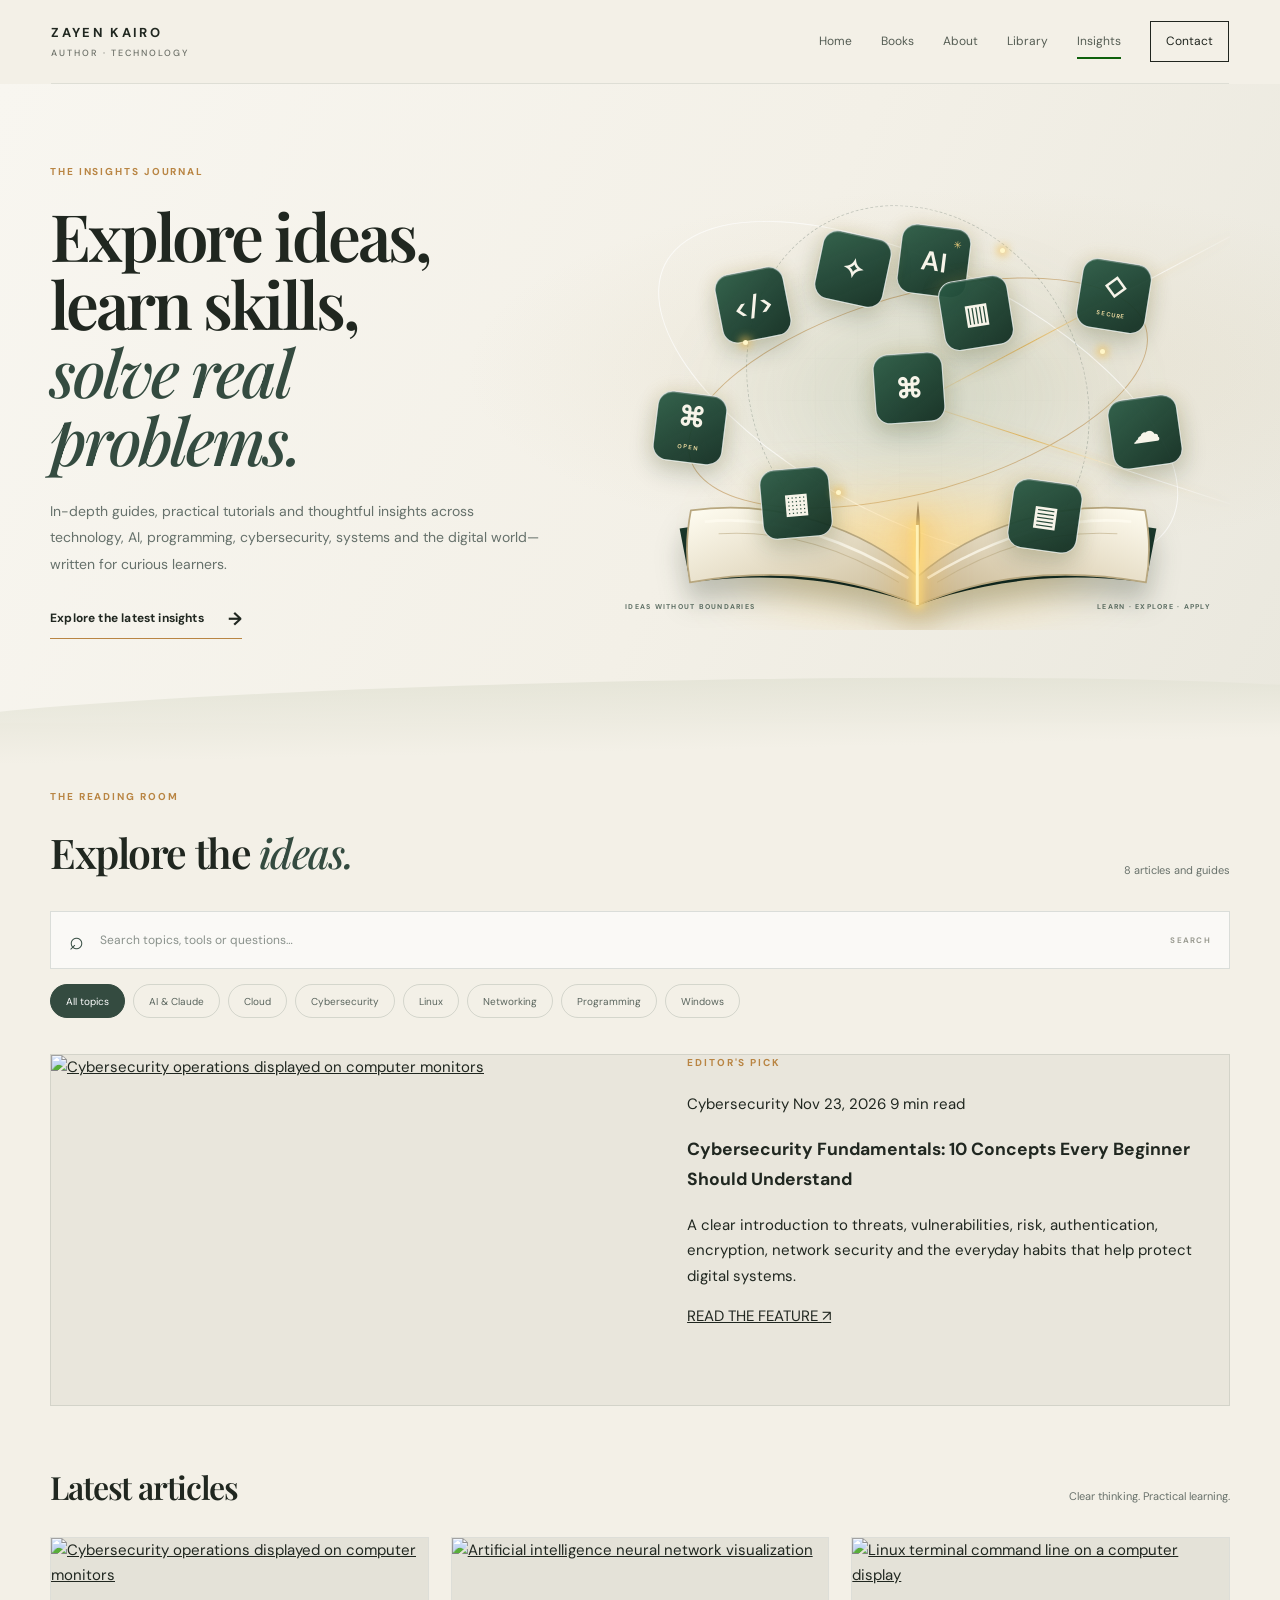
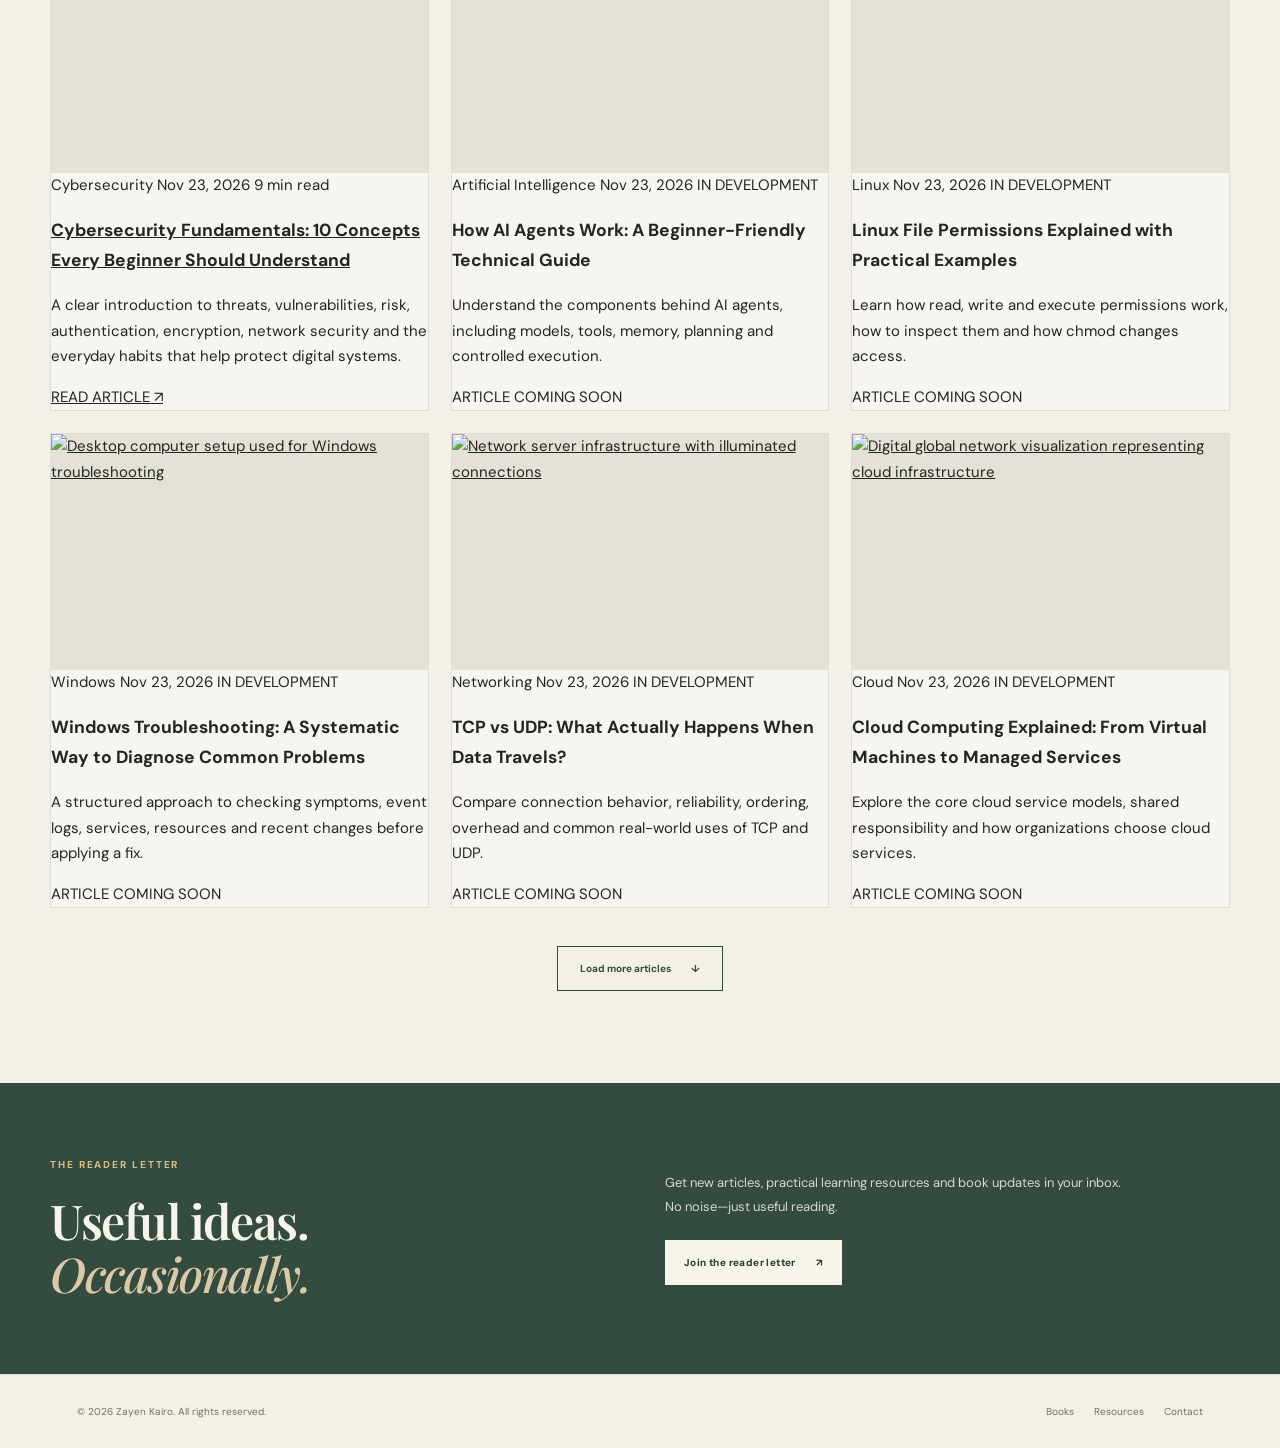
==== commit 7e7d99d0: "added insight page" ====
--- a/blog.html
+++ b/blog.html
@@ -1,3 +1,138 @@
 <!DOCTYPE html>
-<html lang="en"><head><meta charset="UTF-8"><meta name="viewport" content="width=device-width, initial-scale=1.0"><meta name="description" content="Notes and articles on technology, learning and AI by Zayen Kairo."><title>Notes | Zayen Kairo</title><link rel="preconnect" href="https://fonts.googleapis.com"><link rel="preconnect" href="https://fonts.gstatic.com" crossorigin><link href="https://fonts.googleapis.com/css2?family=DM+Sans:wght@400;500;600;700&family=Playfair+Display:wght@500;600;700&display=swap" rel="stylesheet"><link rel="stylesheet" href="css/style.css"></head><body>
-<div id="site-header"></div><main><section class="page-hero wrap"><p class="eyebrow">NOTES &amp; IDEAS</p><h1>Think clearly.<br><em>Keep exploring.</em></h1><p>Short, useful notes on technology, tools and the process of learning. New articles will appear here as they are published.</p></section><section class="section wrap"><div class="empty-state"><span class="eyebrow">THE JOURNAL</span><h2>First notes are on the way.</h2><p>Check back for practical explainers, reading notes and behind-the-scenes updates from the writing desk.</p></div></section></main><div id="site-footer"></div><script src="js/main.js"></script></body></html>+<html lang="en">
+<head>
+  <meta charset="UTF-8">
+  <meta name="viewport" content="width=device-width, initial-scale=1.0">
+  <meta name="description" content="Practical technology insights for curious learners. Explore cybersecurity, AI, Linux, Windows, cloud computing, networking and programming with clear explanations and real-world examples.">
+  <meta name="author" content="Zayen Kairo">
+  <meta name="robots" content="index, follow">
+  <meta name="theme-color" content="#f3f0e7">
+  <title>Insights | Technology Guides, Tutorials &amp; Practical Ideas | Zayen Kairo</title>
+  <link rel="preconnect" href="https://fonts.googleapis.com">
+  <link rel="preconnect" href="https://fonts.gstatic.com" crossorigin>
+  <link href="https://fonts.googleapis.com/css2?family=DM+Sans:wght@400;500;600;700&family=Playfair+Display:wght@500;600;700&display=swap" rel="stylesheet">
+  <link rel="stylesheet" href="css/style.css">
+  <link rel="stylesheet" href="css/insights.css">
+  <meta property="og:type" content="website">
+  <meta property="og:title" content="Insights | Zayen Kairo">
+  <meta property="og:description" content="Clear, practical explanations of technology, cybersecurity, AI, Linux, Windows and more. Guides and tutorials for curious learners.">
+  <meta property="og:site_name" content="Zayen Kairo">
+</head>
+<body class="insights-page">
+  <!-- Shared site navigation is inserted by js/main.js -->
+  <div id="site-header"></div>
+
+  <main>
+    <section class="insights-hero" aria-labelledby="insights-title">
+      <div class="wrap insights-hero-grid">
+        <div class="insights-hero-copy reveal">
+          <p class="eyebrow">THE INSIGHTS JOURNAL</p>
+          <h1 id="insights-title">Explore ideas,<br>learn skills,<br><em>solve real problems.</em></h1>
+          <p class="insights-intro">In-depth guides, practical tutorials and thoughtful insights across technology, AI, programming, cybersecurity, systems and the digital world—written for curious learners.</p>
+          <a class="insights-hero-link" href="#latest-insights">Explore the latest insights <span aria-hidden="true">→</span></a>
+        </div>
+
+        <div class="insights-hero-art reveal" role="img" aria-label="An open illuminated book with floating symbols representing ideas and many areas of technology">
+          <div class="insights-scene-glow"></div>
+          <div class="insights-scene-grid"></div>
+          <div class="insights-orbit insights-orbit-one"></div>
+          <div class="insights-orbit insights-orbit-two"></div>
+          <div class="insights-orbit insights-orbit-three"></div>
+          <div class="insights-light-trail trail-one"></div>
+          <div class="insights-light-trail trail-two"></div>
+
+          <span class="insights-float-icon icon-code" aria-hidden="true"><b>&lt;/&gt;</b></span>
+          <span class="insights-float-icon icon-ai" aria-hidden="true"><b>AI</b><i>✳</i></span>
+          <span class="insights-float-icon icon-security" aria-hidden="true"><b>◇</b><small>SECURE</small></span>
+          <span class="insights-float-icon icon-linux" aria-hidden="true"><b>⌘</b><small>OPEN</small></span>
+          <span class="insights-float-icon icon-cloud" aria-hidden="true"><b>☁</b></span>
+          <span class="insights-float-icon icon-windows" aria-hidden="true"><b>▦</b></span>
+          <span class="insights-float-icon icon-data" aria-hidden="true"><b>▤</b></span>
+          <span class="insights-float-icon icon-network" aria-hidden="true"><b>⌘</b></span>
+          <span class="insights-float-icon icon-ideas" aria-hidden="true"><b>✧</b></span>
+          <span class="insights-float-icon icon-analytics" aria-hidden="true"><b>▥</b></span>
+
+          <div class="insights-book-stage" aria-hidden="true">
+            <div class="insights-book-light"></div>
+            <svg class="insights-open-book" viewBox="0 0 620 220" xmlns="http://www.w3.org/2000/svg">
+              <defs>
+                <linearGradient id="bookPageLeft" x1="0" y1="0" x2="1" y2="1"><stop offset="0" stop-color="#fffdf2"/><stop offset="1" stop-color="#c9b995"/></linearGradient>
+                <linearGradient id="bookPageRight" x1="1" y1="0" x2="0" y2="1"><stop offset="0" stop-color="#fffdf2"/><stop offset="1" stop-color="#c5b28b"/></linearGradient>
+                <linearGradient id="bookCover" x1="0" y1="0" x2="0" y2="1"><stop offset="0" stop-color="#1b392c"/><stop offset="1" stop-color="#0b1e17"/></linearGradient>
+              </defs>
+              <path d="M310 179 C245 133 147 104 35 123 L47 185 C150 171 236 185 310 211Z" fill="url(#bookCover)"/>
+              <path d="M310 179 C375 133 473 104 585 123 L573 185 C470 171 384 185 310 211Z" fill="url(#bookCover)"/>
+              <path d="M310 178 C247 124 151 88 48 102 C42 133 43 164 47 185 C153 166 237 180 310 211Z" fill="url(#bookPageLeft)" stroke="#b8a77f" stroke-width="2"/>
+              <path d="M310 178 C373 124 469 88 572 102 C578 133 577 164 573 185 C467 166 383 180 310 211Z" fill="url(#bookPageRight)" stroke="#b8a77f" stroke-width="2"/>
+              <path d="M310 178 C306 143 307 115 310 91 C313 115 314 143 310 178Z" fill="#8e7953" opacity=".85"/>
+              <path d="M64 115 C148 106 228 137 299 180 M556 115 C472 106 392 137 321 180" fill="none" stroke="#fffdf2" stroke-width="3" opacity=".72"/>
+              <path d="M80 129 C160 124 227 148 288 185 M540 129 C460 124 393 148 332 185" fill="none" stroke="#b9a77e" stroke-width="1.2" opacity=".55"/>
+            </svg>
+            <span class="book-spine-glow"></span>
+          </div>
+          <div class="insights-scene-caption"><span>IDEAS WITHOUT BOUNDARIES</span><span>LEARN · EXPLORE · APPLY</span></div>
+          <div class="insights-scene-spark spark-a"></div><div class="insights-scene-spark spark-b"></div><div class="insights-scene-spark spark-c"></div><div class="insights-scene-spark spark-d"></div>
+        </div>
+      </div>
+      <div class="insights-hero-wave" aria-hidden="true"></div>
+    </section>
+    <section class="insights-tools wrap" id="latest-insights">
+      <div class="insights-tools-heading">
+        <div>
+          <p class="eyebrow">THE READING ROOM</p>
+          <h2>Explore the <em>ideas.</em></h2>
+        </div>
+        <p class="insights-count" id="insights-count" aria-live="polite">Loading articles…</p>
+      </div>
+
+      <div class="insights-search-row">
+        <label class="insights-search" for="insights-search-input">
+          <span aria-hidden="true">⌕</span>
+          <input id="insights-search-input" type="search" placeholder="Search topics, tools or questions…" autocomplete="off">
+          <kbd>SEARCH</kbd>
+        </label>
+      </div>
+
+      <div class="insights-filter-row" role="group" aria-label="Filter articles by topic" id="insights-filters">
+        <button class="insight-filter is-active" type="button" data-category="All" aria-pressed="true">All topics</button>
+      </div>
+
+      <section class="featured-insight" id="featured-insight" aria-label="Featured article"></section>
+
+      <div class="insights-results-heading">
+        <h2>Latest articles</h2>
+        <span>Clear thinking. Practical learning.</span>
+      </div>
+      <div class="insights-grid" id="insights-grid" aria-live="polite"></div>
+      <div class="insights-empty" id="insights-empty" hidden>
+        <span class="eyebrow">NO MATCHES FOUND</span>
+        <h3>Try another search.</h3>
+        <p>Search for a broader topic or choose a different category.</p>
+        <button class="insight-reset" id="insights-reset" type="button">Clear search and filters</button>
+      </div>
+      <div class="insights-load-wrap">
+        <button class="insights-load-more" id="insights-load-more" type="button">Load more articles <span aria-hidden="true">↓</span></button>
+      </div>
+    </section>
+
+    <section class="insights-newsletter">
+      <div class="wrap insights-newsletter-inner">
+        <div>
+          <p class="eyebrow eyebrow-light">THE READER LETTER</p>
+          <h2>Useful ideas.<br><em>Occasionally.</em></h2>
+        </div>
+        <div>
+          <p>Get new articles, practical learning resources and book updates in your inbox. No noise—just useful reading.</p>
+          <a class="button button-light" href="index.html#newsletter-form">Join the reader letter <span aria-hidden="true">↗</span></a>
+        </div>
+      </div>
+    </section>
+  </main>
+
+  <!-- Shared site footer is inserted by js/main.js -->
+  <div id="site-footer"></div>
+  <script src="js/main.js"></script>
+  <script src="js/insights-data.js"></script>
+  <script src="js/insights.js"></script>
+</body>
+</html>
--- a/css/style.css
+++ b/css/style.css
@@ -898,7 +898,7 @@
 
 /* Book Grid */
 
-.home-book-grid {
+#featured-books {
   display: grid;
   grid-template-columns: repeat(3, 1fr);
   gap: 22px;
@@ -907,7 +907,7 @@
 
 /* Book Cards */
 
-.home-book-grid .book-card {
+#featured-books .book-card {
   padding: 15px;
 
   background: #eeece4;
@@ -918,7 +918,7 @@
     box-shadow 0.45s;
 }
 
-.home-book-grid .book-card:hover {
+#featured-books .book-card:hover {
   transform: translateY(-9px);
   box-shadow: 0 22px 35px rgba(31, 43, 34, 0.09);
 }
@@ -926,38 +926,38 @@
 
 /* Book Covers */
 
-.home-book-grid .book-cover {
+#featured-books .book-cover {
   height: 285px;
   overflow: hidden;
 
   background: #e5e1d6;
 }
 
-.home-book-grid .book-cover img {
+#featured-books .book-cover img {
   transition: transform 0.6s;
 }
 
-.home-book-grid .book-card:hover .book-cover img {
+#featured-books .book-card:hover .book-cover img {
   transform: scale(1.04);
 }
 
 
 /* Book Details */
 
-.home-book-grid .book-meta {
+#featured-books .book-meta {
   padding: 17px 5px 7px;
 }
 
-.home-book-grid .book-meta h3 {
+#featured-books .book-meta h3 {
   color: #25372d;
   font: 600 21px var(--serif);
 }
 
-.home-book-grid .book-meta p {
+#featured-books .book-meta p {
   min-height: 42px;
 }
 
-.home-book-grid .book-link {
+#featured-books .book-link {
   color: #34483d;
 }
 
@@ -1687,6 +1687,39 @@
 }
 
 
+/* Homepage book covers — transparent background */
+
+#featured-books .book-cover {
+    height: 285px;
+    display: flex;
+    align-items: center;
+    justify-content: center;
+    padding: 0;
+
+    background: transparent;
+    border: none;
+    box-shadow: none;
+    overflow: visible;
+}
+
+#featured-books .book-cover img {
+    width: auto;
+    max-width: 100%;
+    height: 100%;
+    object-fit: contain;
+
+    filter: drop-shadow(8px 10px 8px rgba(25, 35, 28, 0.18));
+    transition: transform 0.6s ease, filter 0.6s ease;
+}
+
+#featured-books .book-card:hover .book-cover img {
+    transform: translateY(-4px) scale(1.02);
+    filter: drop-shadow(12px 15px 10px rgba(25, 35, 28, 0.22));
+}
+
+
+
+
 /* TABLET */
 
 @media (max-width: 800px) {
@@ -1871,6 +1904,93 @@
     transform: scaleX(1);
 }
 
+/* =================================
+   NEWSLETTER SIGNUP FORM
+================================= */
+
+.newsletter-placeholder {
+  display: flex;
+  gap: 8px;
+  margin-top: 20px;
+}
+
+.newsletter-placeholder input[type="email"] {
+  flex: 1;
+  min-width: 0;
+  padding: 14px;
+  border: 1px solid var(--line);
+  background: var(--white);
+  color: var(--ink);
+  font: inherit;
+  font-size: 12px;
+  outline: none;
+}
+
+.newsletter-placeholder input[type="email"]:focus {
+  border-color: var(--green);
+  box-shadow: 0 0 0 3px rgba(52, 72, 61, 0.08);
+}
+
+.newsletter-placeholder button {
+  border: 0;
+  background: var(--green);
+  color: white;
+  padding: 0 20px;
+  font-size: 10px;
+  font-weight: 700;
+  letter-spacing: 0.08em;
+  cursor: pointer;
+  transition: background 0.2s ease;
+}
+
+.newsletter-placeholder button:hover {
+  background: #25372d;
+}
+
+.newsletter-placeholder button:disabled {
+  opacity: 0.65;
+  cursor: wait;
+}
+
+.newsletter-message {
+  min-height: 20px;
+  margin-top: 12px;
+  color: var(--green);
+  font-size: 12px;
+  line-height: 1.6;
+}
+
+.visually-hidden {
+  position: absolute;
+  width: 1px;
+  height: 1px;
+  padding: 0;
+  margin: -1px;
+  overflow: hidden;
+  clip: rect(0, 0, 0, 0);
+  white-space: nowrap;
+  border: 0;
+}
+
+.newsletter-honeypot {
+  position: absolute;
+  left: -9999px;
+  width: 1px;
+  height: 1px;
+  overflow: hidden;
+}
+
+@media (max-width: 420px) {
+  .newsletter-placeholder {
+    flex-direction: column;
+  }
+
+  .newsletter-placeholder button {
+    padding: 14px;
+  }
+}
+
+
 /* Respect visitors who prefer reduced motion */
 @media (prefers-reduced-motion: reduce) {
     .author-photo,
@@ -1898,6 +2018,6 @@
 .home-page .nav a {
   color: #d7ded4;
 }
-.home-hero{min-height:auto}.hero-content{grid-template-columns:1fr;padding-top:70px;padding-bottom:75px}.hero-title{font-size:clamp(57px,14vw,78px)}.hero-description{font-size:14px}.hero-proof{margin-top:35px}.hero-visual{height:390px;transform:none;margin:15px 0 0}.orbit-one{width:300px}.orbit-two{width:365px}.hero-book-scene{transform:scale(.85) rotate(-4deg)}.scroll-cue{bottom:15px}.intro-home-grid{grid-template-columns:1fr;gap:30px}.intro-side-note{grid-column:auto;margin:5px 0 0 30px}.home-intro,.home-books,.newsletter-home{padding:80px 0}.books-heading{display:block;margin:32px 0}.books-heading>p{margin-top:18px}.home-book-grid{grid-template-columns:1fr 1fr;gap:12px}.home-book-grid .book-cover{height:220px}.home-book-grid .book-meta h3{font-size:18px}.home-book-grid .book-meta p{font-size:11px}.resource-feature{padding:75px 0}.resource-feature-grid{grid-template-columns:1fr;gap:25px}.resource-art{height:330px;order:2}.resource-feature-copy{order:1}.resource-sheet{transform:scale(.9) rotate(-7deg)}.sheet-back{transform:scale(.9) rotate(9deg) translate(25px,4px)}.newsletter-home-grid{grid-template-columns:1fr;gap:30px}.newsletter-home-copy{max-width:540px}.closing-note{padding:75px 0}.ticker-track{gap:22px}.ticker span{font-size:8px}}
-@media(max-width:390px){.home-book-grid{grid-template-columns:1fr}.home-book-grid .book-cover{height:280px}.hero-buttons{align-items:flex-start;flex-direction:column;gap:20px}.hero-visual{transform:scale(.9);margin-left:-10px;margin-right:-10px}}
+.home-hero{min-height:auto}.hero-content{grid-template-columns:1fr;padding-top:70px;padding-bottom:75px}.hero-title{font-size:clamp(57px,14vw,78px)}.hero-description{font-size:14px}.hero-proof{margin-top:35px}.hero-visual{height:390px;transform:none;margin:15px 0 0}.orbit-one{width:300px}.orbit-two{width:365px}.hero-book-scene{transform:scale(.85) rotate(-4deg)}.scroll-cue{bottom:15px}.intro-home-grid{grid-template-columns:1fr;gap:30px}.intro-side-note{grid-column:auto;margin:5px 0 0 30px}.home-intro,.home-books,.newsletter-home{padding:80px 0}.books-heading{display:block;margin:32px 0}.books-heading>p{margin-top:18px}#featured-books{grid-template-columns:1fr 1fr;gap:12px}#featured-books .book-cover{height:220px}#featured-books .book-meta h3{font-size:18px}#featured-books .book-meta p{font-size:11px}.resource-feature{padding:75px 0}.resource-feature-grid{grid-template-columns:1fr;gap:25px}.resource-art{height:330px;order:2}.resource-feature-copy{order:1}.resource-sheet{transform:scale(.9) rotate(-7deg)}.sheet-back{transform:scale(.9) rotate(9deg) translate(25px,4px)}.newsletter-home-grid{grid-template-columns:1fr;gap:30px}.newsletter-home-copy{max-width:540px}.closing-note{padding:75px 0}.ticker-track{gap:22px}.ticker span{font-size:8px}}
+@media(max-width:390px){#featured-books{grid-template-columns:1fr}#featured-books .book-cover{height:280px}.hero-buttons{align-items:flex-start;flex-direction:column;gap:20px}.hero-visual{transform:scale(.9);margin-left:-10px;margin-right:-10px}}
 @media(prefers-reduced-motion:reduce){*,*::before,*::after{scroll-behavior:auto!important;animation-duration:.01ms!important;animation-iteration-count:1!important;transition-duration:.01ms!important}.reveal{opacity:1;transform:none}.page-loader{display:none}}
--- a/css/insights.css
+++ b/css/insights.css
@@ -0,0 +1,496 @@
+/* =========================================================
+   ZAYEN KAIRO — INSIGHTS PAGE
+   Scoped styles for blog.html. Uses the site's existing
+   typography and palette without changing other pages.
+========================================================= */
+
+.insights-page {
+  --insights-cream: #f3f0e7;
+  --insights-paper: #fbfaf6;
+  --insights-green: #344b40;
+  --insights-deep: #10271e;
+  --insights-gold: #b98543;
+  --insights-muted: #68716b;
+  --insights-line: rgba(52, 75, 64, .16);
+  background: var(--insights-cream);
+  color: #202720;
+  overflow-x: clip;
+}
+
+.insights-page * { box-sizing: border-box; }
+.insights-page main { overflow: hidden; }
+.insights-page .wrap {
+  width: min(1180px, calc(100% - 64px));
+  margin-inline: auto;
+}
+
+/* Hero */
+.insights-hero {
+  position: relative;
+  isolation: isolate;
+  min-height: 610px;
+  padding: 70px 0 56px;
+  background:
+    radial-gradient(ellipse at 76% 45%, rgba(190, 174, 126, .16), transparent 37%),
+    linear-gradient(115deg, #f8f6f0 0%, var(--insights-cream) 56%, #eae8de 100%);
+}
+
+.insights-hero-grid {
+  position: relative;
+  z-index: 2;
+  display: grid;
+  grid-template-columns: minmax(0, .88fr) minmax(0, 1.12fr);
+  align-items: center;
+  gap: clamp(28px, 5vw, 76px);
+}
+
+.insights-hero-copy { position: relative; z-index: 4; padding: 10px 0 28px; }
+.insights-page .eyebrow {
+  margin: 0 0 22px;
+  color: var(--insights-gold);
+  font-size: 10px;
+  line-height: 1.5;
+  font-weight: 700;
+  letter-spacing: .19em;
+  text-transform: uppercase;
+}
+
+.insights-hero h1 {
+  max-width: 590px;
+  margin: 0;
+  color: #202720;
+  font-family: "Playfair Display", Georgia, serif;
+  font-size: clamp(43px, 5.1vw, 72px);
+  font-weight: 600;
+  line-height: 1.04;
+  letter-spacing: -.045em;
+}
+.insights-hero h1 em,
+.insights-tools h2 em,
+.insights-newsletter h2 em {
+  color: var(--insights-green);
+  font-weight: 500;
+}
+
+.insights-intro {
+  max-width: 500px;
+  margin: 25px 0 28px;
+  color: #66716b;
+  font-size: 14px;
+  line-height: 1.9;
+}
+
+.insights-hero-link {
+  display: inline-flex;
+  align-items: center;
+  gap: 24px;
+  padding: 0 0 9px;
+  border-bottom: 1px solid var(--insights-gold);
+  color: #202720;
+  font-size: 12px;
+  font-weight: 700;
+  letter-spacing: .015em;
+  text-decoration: none;
+  transition: color .25s ease, gap .25s ease;
+}
+.insights-hero-link span { font-size: 18px; line-height: 1; }
+.insights-hero-link:hover { color: var(--insights-gold); gap: 32px; }
+
+/* Animated book illustration */
+.insights-hero-art {
+  position: relative;
+  min-height: 440px;
+  width: 100%;
+  isolation: isolate;
+  overflow: hidden;
+  border-radius: 2px;
+  background:
+    radial-gradient(ellipse at 52% 73%, rgba(255, 218, 127, .22), transparent 26%),
+    radial-gradient(ellipse at 51% 48%, rgba(39, 91, 68, .35), transparent 54%),
+    linear-gradient(145deg, #e8e6dc 0%, #dfe3d8 42%, #f2eee2 100%);
+}
+
+.insights-scene-glow {
+  position: absolute;
+  z-index: -2;
+  width: 78%;
+  height: 72%;
+  left: 11%;
+  top: 11%;
+  border-radius: 50%;
+  background: radial-gradient(ellipse, rgba(69, 125, 91, .34), rgba(69, 125, 91, .10) 43%, transparent 72%);
+  filter: blur(22px);
+  animation: insightGlow 6s ease-in-out infinite alternate;
+}
+
+.insights-scene-grid {
+  position: absolute;
+  inset: 0;
+  z-index: -1;
+  opacity: .22;
+  background-image: linear-gradient(rgba(52,75,64,.12) 1px, transparent 1px), linear-gradient(90deg, rgba(52,75,64,.12) 1px, transparent 1px);
+  background-size: 42px 42px;
+  mask-image: radial-gradient(ellipse at center, #000 0%, transparent 76%);
+}
+
+.insights-orbit {
+  position: absolute;
+  left: 50%;
+  top: 46%;
+  border: 1px solid rgba(184, 137, 69, .55);
+  border-radius: 50%;
+  transform: translate(-50%, -50%) rotate(-16deg);
+  pointer-events: none;
+}
+.insights-orbit-one { width: 76%; height: 45%; animation: insightOrbit 24s linear infinite; }
+.insights-orbit-two { width: 91%; height: 58%; border-color: rgba(255,255,255,.7); transform: translate(-50%, -50%) rotate(27deg); animation: insightOrbitReverse 32s linear infinite; }
+.insights-orbit-three { width: 62%; height: 75%; border-style: dashed; border-color: rgba(52,75,64,.23); transform: translate(-50%, -50%) rotate(62deg); animation: insightOrbit 40s linear infinite; }
+
+.insights-light-trail {
+  position: absolute;
+  z-index: 1;
+  left: 50%;
+  top: 48%;
+  width: 75%;
+  height: 1px;
+  transform-origin: left center;
+  background: linear-gradient(90deg, transparent, rgba(220, 174, 82, .9), rgba(255,255,255,.9), transparent);
+  filter: drop-shadow(0 0 5px rgba(222, 176, 79, .85));
+}
+.trail-one { transform: rotate(-28deg) scaleX(.8); animation: trailPulse 4s ease-in-out infinite; }
+.trail-two { transform: rotate(18deg) scaleX(.72); animation: trailPulse 5s ease-in-out infinite reverse; }
+
+.insights-float-icon {
+  position: absolute;
+  z-index: 4;
+  display: grid;
+  place-items: center;
+  width: clamp(48px, 6vw, 70px);
+  height: clamp(48px, 6vw, 70px);
+  border: 1px solid rgba(255,255,255,.78);
+  border-radius: 15px;
+  color: #f7f4e9;
+  background: linear-gradient(145deg, rgba(43, 91, 69, .96), rgba(15, 43, 31, .94));
+  box-shadow: 0 10px 25px rgba(21, 49, 35, .20), inset 0 1px 0 rgba(255,255,255,.22), 0 0 17px rgba(220, 183, 93, .22);
+  transform: rotate(var(--tilt, -7deg));
+  animation: insightFloat 5.5s ease-in-out infinite;
+}
+.insights-float-icon b { font-family: "DM Sans", sans-serif; font-size: clamp(18px, 2.2vw, 27px); font-weight: 600; line-height: 1; }
+.insights-float-icon small { margin-top: -8px; color: #e4d49c; font-size: 6px; font-weight: 700; letter-spacing: .15em; }
+.insights-float-icon i { position: absolute; top: 7px; right: 9px; color: #e8cb7b; font-size: 10px; font-style: normal; }
+.icon-code { left: 18%; top: 18%; --tilt: -11deg; animation-delay: -.8s; }
+.icon-ai { left: 47%; top: 8%; --tilt: 7deg; animation-delay: -2.2s; }
+.icon-security { right: 13%; top: 16%; --tilt: 9deg; animation-delay: -1.4s; }
+.icon-linux { left: 8%; top: 46%; --tilt: 7deg; animation-delay: -3.1s; }
+.icon-cloud { right: 8%; top: 47%; --tilt: -8deg; animation-delay: -2.6s; }
+.icon-windows { left: 25%; top: 63%; --tilt: -5deg; animation-delay: -1.8s; }
+.icon-data { right: 24%; top: 66%; --tilt: 8deg; animation-delay: -3.6s; }
+.icon-network { left: 43%; top: 37%; --tilt: -4deg; animation-delay: -1s; }
+.icon-ideas { left: 34%; top: 10%; --tilt: 12deg; animation-delay: -4s; }
+.icon-analytics { right: 35%; top: 20%; --tilt: -9deg; animation-delay: -2.9s; }
+
+.insights-book-stage {
+  position: absolute;
+  z-index: 3;
+  left: 50%;
+  bottom: 4%;
+  width: min(86%, 590px);
+  transform: translateX(-50%);
+  animation: bookHover 5s ease-in-out infinite;
+}
+.insights-book-light {
+  position: absolute;
+  left: 50%;
+  bottom: 10%;
+  width: 65%;
+  height: 45%;
+  border-radius: 50%;
+  background: rgba(255, 207, 101, .62);
+  filter: blur(34px);
+  transform: translateX(-50%);
+  animation: bookLight 3.8s ease-in-out infinite alternate;
+}
+.insights-open-book { position: relative; display: block; width: 100%; height: auto; overflow: visible; filter: drop-shadow(0 19px 13px rgba(32, 48, 37, .25)); }
+.book-spine-glow {
+  position: absolute;
+  left: 50%;
+  bottom: 4%;
+  width: 3px;
+  height: 42%;
+  background: #fff1b4;
+  box-shadow: 0 0 9px 4px rgba(255, 217, 119, .8), 0 0 35px 12px rgba(255, 192, 73, .5);
+  transform: translateX(-50%);
+}
+
+.insights-scene-caption {
+  position: absolute;
+  z-index: 5;
+  right: 20px;
+  bottom: 17px;
+  left: 20px;
+  display: flex;
+  justify-content: space-between;
+  color: rgba(52,75,64,.78);
+  font-size: 7px;
+  font-weight: 700;
+  letter-spacing: .18em;
+}
+.insights-scene-spark {
+  position: absolute;
+  z-index: 4;
+  width: 5px;
+  height: 5px;
+  border-radius: 50%;
+  background: #fff6c9;
+  box-shadow: 0 0 9px 3px rgba(240, 193, 89, .8);
+  animation: sparkBlink 2.4s ease-in-out infinite;
+}
+.spark-a { left: 22%; top: 34%; }
+.spark-b { right: 20%; top: 36%; animation-delay: -.8s; }
+.spark-c { left: 37%; top: 68%; animation-delay: -1.4s; }
+.spark-d { right: 36%; top: 13%; animation-delay: -.4s; }
+
+.insights-hero-wave {
+  position: absolute;
+  z-index: 1;
+  right: -8%;
+  bottom: -28px;
+  left: -8%;
+  height: 70px;
+  border-radius: 50% 50% 0 0;
+  background: linear-gradient(180deg, rgba(220, 221, 205, .56), var(--insights-cream));
+  transform: rotate(-1.2deg);
+}
+
+/* Search, filters and article listing */
+.insights-tools { position: relative; z-index: 2; padding-top: 66px; padding-bottom: 92px; }
+.insights-tools-heading,
+.insights-results-heading {
+  display: flex;
+  align-items: end;
+  justify-content: space-between;
+  gap: 24px;
+}
+.insights-tools-heading { margin-bottom: 24px; }
+.insights-tools-heading .eyebrow { margin-bottom: 14px; }
+.insights-tools h2,
+.insights-results-heading h2 {
+  margin: 0;
+  color: #202720;
+  font-family: "Playfair Display", Georgia, serif;
+  font-size: clamp(30px, 3.2vw, 43px);
+  font-weight: 600;
+  letter-spacing: -.035em;
+}
+.insights-count { margin: 0 0 8px; color: var(--insights-muted); font-size: 11px; }
+
+.insights-search-row { margin-bottom: 15px; }
+.insights-search {
+  display: flex;
+  align-items: center;
+  gap: 14px;
+  min-height: 58px;
+  padding: 0 18px;
+  border: 1px solid var(--insights-line);
+  background: rgba(255,255,255,.65);
+  transition: border-color .2s ease, box-shadow .2s ease;
+}
+.insights-search:focus-within { border-color: rgba(52,75,64,.55); box-shadow: 0 0 0 3px rgba(52,75,64,.07); }
+.insights-search > span { color: var(--insights-green); font-size: 25px; line-height: 1; }
+.insights-search input { flex: 1; min-width: 0; border: 0; outline: 0; background: transparent; color: #27342c; font: inherit; font-size: 12px; }
+.insights-search input::placeholder { color: #89918b; }
+.insights-search kbd { color: #9a9b91; font-family: inherit; font-size: 8px; font-weight: 700; letter-spacing: .16em; }
+
+.insights-filter-row { display: flex; flex-wrap: wrap; gap: 8px; margin-bottom: 36px; }
+.insight-filter,
+.insight-reset {
+  min-height: 34px;
+  padding: 0 15px;
+  border: 1px solid var(--insights-line);
+  border-radius: 30px;
+  background: transparent;
+  color: #59645d;
+  cursor: pointer;
+  font: inherit;
+  font-size: 10px;
+  transition: color .2s ease, background .2s ease, border-color .2s ease, transform .2s ease;
+}
+.insight-filter:hover,
+.insight-reset:hover { border-color: var(--insights-green); color: var(--insights-green); transform: translateY(-1px); }
+.insight-filter.is-active { border-color: var(--insights-green); background: var(--insights-green); color: #fff; }
+
+.featured-insight {
+  display: grid;
+  grid-template-columns: 1.08fr .92fr;
+  min-height: 350px;
+  margin-bottom: 54px;
+  overflow: hidden;
+  border: 1px solid rgba(52,75,64,.12);
+  background: #e9e6dc;
+}
+.featured-insight:empty { display: none; }
+.featured-insight .insight-card-image,
+.featured-insight > a:first-child { min-height: 350px; }
+.featured-insight img { display: block; width: 100%; height: 100%; min-height: 350px; object-fit: cover; }
+.featured-insight .insight-card-content { display: flex; flex-direction: column; justify-content: center; padding: clamp(28px, 4vw, 58px); }
+.featured-insight .insight-card-title { font-size: clamp(25px, 2.6vw, 36px); line-height: 1.18; }
+.featured-insight .insight-card-description { max-width: 440px; }
+.featured-insight .insight-card-category { color: var(--insights-gold); }
+
+.insights-results-heading { margin-bottom: 22px; align-items: baseline; }
+.insights-results-heading h2 { font-size: clamp(25px, 2.5vw, 32px); }
+.insights-results-heading > span { color: var(--insights-muted); font-size: 11px; }
+.insights-grid { display: grid; grid-template-columns: repeat(3, minmax(0, 1fr)); gap: 22px; }
+.insight-card {
+  min-width: 0;
+  overflow: hidden;
+  border: 1px solid rgba(52,75,64,.13);
+  background: rgba(255,255,255,.34);
+  transition: transform .3s ease, box-shadow .3s ease, border-color .3s ease;
+}
+.insight-card:hover { transform: translateY(-5px); border-color: rgba(52,75,64,.28); box-shadow: 0 15px 34px rgba(32,48,37,.09); }
+.insight-card-image { display: block; aspect-ratio: 16 / 10; overflow: hidden; background: #e4e2d8; }
+.insight-card-image img { display: block; width: 100%; height: 100%; object-fit: cover; transition: transform .55s ease; }
+.insight-card:hover .insight-card-image img { transform: scale(1.045); }
+.insight-card-content { padding: 22px 22px 24px; }
+.insight-card-meta { display: flex; flex-wrap: wrap; gap: 9px; margin-bottom: 12px; color: #858a81; font-size: 9px; letter-spacing: .08em; text-transform: uppercase; }
+.insight-card-category { color: var(--insights-gold); font-weight: 700; }
+.insight-card-title { margin: 0 0 11px; color: #202720; font-family: "Playfair Display", Georgia, serif; font-size: 22px; line-height: 1.25; }
+.insight-card-title a { color: inherit; text-decoration: none; }
+.insight-card-title a:hover { color: var(--insights-green); }
+.insight-card-description { margin: 0 0 18px; color: #6c756e; font-size: 12px; line-height: 1.8; }
+.insight-card-link { display: inline-flex; align-items: center; gap: 10px; color: var(--insights-green); font-size: 9px; font-weight: 700; letter-spacing: .1em; text-decoration: none; text-transform: uppercase; }
+.insight-card-link:hover { color: var(--insights-gold); }
+
+.insights-empty { padding: 55px 20px; text-align: center; border: 1px dashed var(--insights-line); }
+.insights-empty .eyebrow { margin-bottom: 10px; }
+.insights-empty h3 { margin: 0 0 8px; font: 600 27px/1.2 "Playfair Display", Georgia, serif; }
+.insights-empty p { color: var(--insights-muted); font-size: 12px; }
+.insight-reset { margin-top: 10px; }
+.insights-load-wrap { display: flex; justify-content: center; padding-top: 38px; }
+.insights-load-more {
+  display: inline-flex;
+  align-items: center;
+  gap: 20px;
+  min-height: 45px;
+  padding: 0 22px;
+  border: 1px solid var(--insights-green);
+  background: transparent;
+  color: var(--insights-green);
+  cursor: pointer;
+  font: inherit;
+  font-size: 10px;
+  font-weight: 700;
+  transition: background .2s ease, color .2s ease;
+}
+.insights-load-more:hover { background: var(--insights-green); color: #fff; }
+
+/* Newsletter banner */
+.insights-newsletter { padding: 74px 0; background: var(--insights-green); color: #f7f4eb; }
+.insights-newsletter-inner { display: grid; grid-template-columns: 1fr 1fr; align-items: center; gap: 50px; }
+.insights-newsletter .eyebrow-light { color: #d9bd83; }
+.insights-newsletter h2 { margin: 0; font: 600 clamp(34px, 4vw, 48px)/1.1 "Playfair Display", Georgia, serif; letter-spacing: -.03em; }
+.insights-newsletter h2 em { color: #d9c9a6; }
+.insights-newsletter-inner > div:last-child > p { max-width: 470px; margin: 0 0 22px; color: rgba(255,255,255,.78); font-size: 13px; line-height: 1.8; }
+.insights-newsletter .button-light { display: inline-flex; align-items: center; gap: 20px; padding: 14px 19px; background: #f7f4eb; color: #23372d; font-size: 10px; font-weight: 700; text-decoration: none; transition: transform .2s ease, background .2s ease; }
+.insights-newsletter .button-light:hover { transform: translateY(-2px); background: #e7dcc2; }
+
+
+/* Blend the Insights illustration into the hero background */
+.insights-page .insights-hero-art {
+  background: transparent !important;
+  border-radius: 0;
+  box-shadow: none;
+}
+
+/* Soften the green glow */
+.insights-page .insights-scene-glow {
+  opacity: 0.45;
+  filter: blur(35px);
+}
+
+/* Make the technical grid less prominent */
+.insights-page .insights-scene-grid {
+  opacity: 0.10;
+}
+
+
+
+/* Existing site reveal utility may be used by main.js. Keep content visible
+   if the observer does not initialize or JavaScript is unavailable. */
+.insights-page .reveal { opacity: 1; transform: none; }
+.insights-page .reveal.is-visible { opacity: 1; transform: none; }
+
+@keyframes insightFloat { 0%,100% { translate: 0 0; } 50% { translate: 0 -12px; } }
+@keyframes bookHover { 0%,100% { translate: 0 0; } 50% { translate: 0 -7px; } }
+@keyframes insightGlow { from { opacity: .55; scale: .94; } to { opacity: .95; scale: 1.08; } }
+@keyframes insightOrbit { from { rotate: 0deg; } to { rotate: 360deg; } }
+@keyframes insightOrbitReverse { from { rotate: 360deg; } to { rotate: 0deg; } }
+@keyframes trailPulse { 0%,100% { opacity: .3; filter: blur(1px); } 50% { opacity: .95; filter: blur(0); } }
+@keyframes bookLight { from { opacity: .45; scale: .88; } to { opacity: .9; scale: 1.12; } }
+@keyframes sparkBlink { 0%,100% { opacity: .25; scale: .65; } 50% { opacity: 1; scale: 1.35; } }
+
+/* Responsive layouts */
+@media (max-width: 900px) {
+  .insights-page .wrap { width: min(100% - 42px, 720px); }
+  .insights-hero { padding-top: 52px; }
+  .insights-hero-grid { grid-template-columns: 1fr; gap: 22px; }
+  .insights-hero-copy { padding-bottom: 0; }
+  .insights-hero h1 { max-width: 700px; font-size: clamp(43px, 8vw, 66px); }
+  .insights-intro { max-width: 620px; }
+  .insights-hero-art { min-height: 410px; }
+  .insights-grid { grid-template-columns: repeat(2, minmax(0, 1fr)); }
+  .featured-insight { min-height: 300px; }
+  .featured-insight img,
+  .featured-insight .insight-card-image,
+  .featured-insight > a:first-child { min-height: 300px; }
+}
+
+@media (max-width: 600px) {
+  .insights-page .wrap { width: calc(100% - 36px); }
+  .insights-hero { min-height: 0; padding: 42px 0 35px; }
+  .insights-hero-grid { gap: 24px; }
+  .insights-page .eyebrow { margin-bottom: 15px; font-size: 9px; }
+  .insights-hero h1 { font-size: clamp(39px, 11vw, 53px); line-height: 1.06; }
+  .insights-intro { margin: 17px 0 21px; font-size: 12px; line-height: 1.75; }
+  .insights-hero-art { min-height: 300px; }
+  .insights-float-icon { width: 43px; height: 43px; border-radius: 11px; }
+  .insights-float-icon b { font-size: 17px; }
+  .insights-float-icon small { font-size: 5px; }
+  .insights-scene-caption { right: 12px; bottom: 12px; left: 12px; font-size: 5px; }
+  .insights-tools { padding-top: 48px; padding-bottom: 60px; }
+  .insights-tools-heading { align-items: end; gap: 10px; }
+  .insights-tools h2 { font-size: 31px; }
+  .insights-count { max-width: 95px; text-align: right; font-size: 9px; }
+  .insights-search { min-height: 52px; gap: 9px; padding-inline: 12px; }
+  .insights-search input { font-size: 11px; }
+  .insights-search kbd { display: none; }
+  .insights-filter-row { gap: 7px; margin-bottom: 27px; }
+  .insight-filter { min-height: 31px; padding-inline: 11px; font-size: 9px; }
+  .featured-insight { grid-template-columns: 1fr; margin-bottom: 38px; }
+  .featured-insight img,
+  .featured-insight .insight-card-image,
+  .featured-insight > a:first-child { min-height: 0; aspect-ratio: 16 / 9; }
+  .featured-insight .insight-card-content { padding: 23px; }
+  .featured-insight .insight-card-title { font-size: 25px; }
+  .insights-results-heading { display: block; }
+  .insights-results-heading h2 { font-size: 27px; }
+  .insights-results-heading > span { display: block; margin-top: 6px; }
+  .insights-grid { grid-template-columns: 1fr; gap: 16px; }
+  .insight-card-content { padding: 19px; }
+  .insight-card-title { font-size: 21px; }
+  .insights-newsletter { padding: 52px 0; }
+  .insights-newsletter-inner { grid-template-columns: 1fr; gap: 24px; }
+  .insights-newsletter h2 { font-size: 37px; }
+}
+
+@media (prefers-reduced-motion: reduce) {
+  .insights-page *,
+  .insights-page *::before,
+  .insights-page *::after {
+    scroll-behavior: auto !important;
+    animation-duration: .01ms !important;
+    animation-iteration-count: 1 !important;
+    transition-duration: .01ms !important;
+  }
+}
